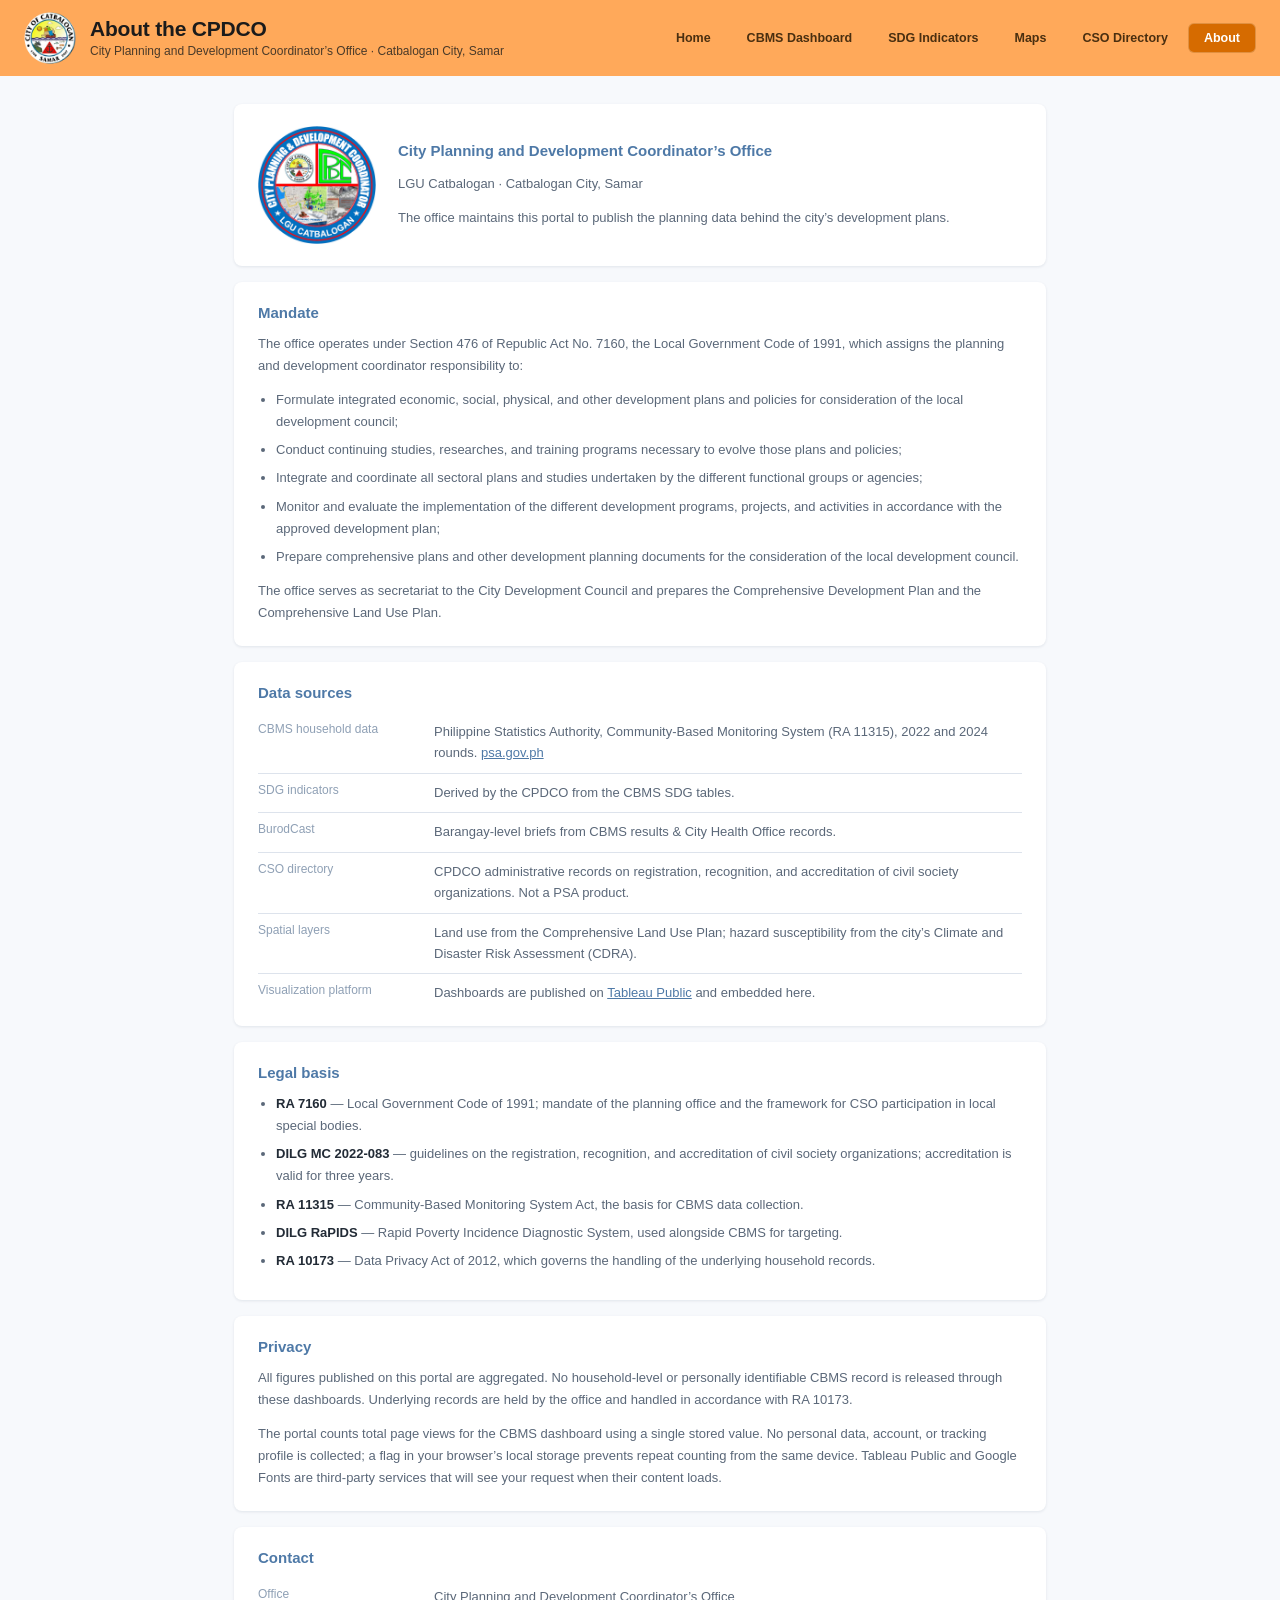
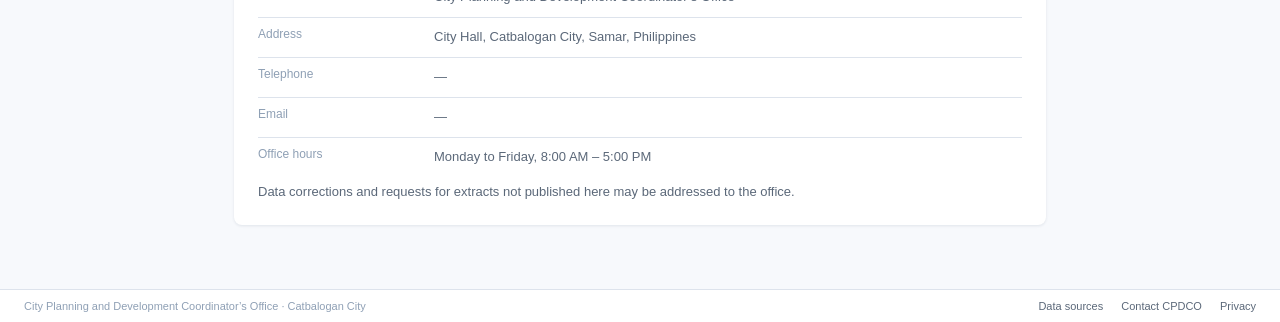
==== about.html @ 6cf45a78 "Reorder navigation and simplify the CSO source banner Put Maps ahead of the CSO Directory in the hea" ====
<!DOCTYPE html>
<html lang="en">
<head>
  <meta charset="UTF-8">
  <meta name="viewport" content="width=device-width, initial-scale=1.0">
  <title>About CPDCO — Catbalogan City Planning</title>
  <meta name="description" content="Mandate, contact details, and data sources of the City Planning and Development Coordinator's Office, Catbalogan City, Samar.">
  <link rel="icon" type="image/png" href="assets/img/favicon.png">
  <link rel="stylesheet" href="assets/css/style.css">
</head>
<body>
<div class="page-shell">

  <header class="site-head">
    <a class="head-brand" href="index.html">
      <img class="head-seal" src="assets/img/seal.png" width="52" height="52" alt="Catbalogan City seal">
      <div>
        <h1 class="head-title">About the CPDCO</h1>
        <p class="head-sub">City Planning and Development Coordinator&rsquo;s Office &middot; Catbalogan City, Samar</p>
      </div>
    </a>
    <nav class="head-nav">
      <a href="index.html"     class="nav-pill">Home</a>
      <a href="dashboard.html" class="nav-pill">CBMS Dashboard</a>
      <a href="sdg.html"       class="nav-pill">SDG Indicators</a>
      <a href="maps.html"      class="nav-pill">Maps</a>
      <a href="cso.html"       class="nav-pill">CSO Directory</a>
      <a href="about.html"     class="nav-pill">About</a>
    </nav>
  </header>

  <main class="content">
    <div class="card office-identity">
      <img class="office-logo" src="assets/img/cpdc-logo.jpg"
           alt="City Planning and Development Coordinator's Office logo">
      <div>
        <h2 class="office-name">City Planning and Development Coordinator&rsquo;s Office</h2>
        <p class="office-line">LGU Catbalogan &middot; Catbalogan City, Samar</p>
        <p class="office-lede">
          The office maintains this portal to publish the planning data behind the
          city&rsquo;s development plans.
        </p>
      </div>
    </div>

    <section class="card" id="mandate">
      <h2>Mandate</h2>
      <p>
        The office operates under Section 476 of Republic Act No. 7160, the Local Government
        Code of 1991, which assigns the planning and development coordinator responsibility to:
      </p>
      <ul>
        <li>Formulate integrated economic, social, physical, and other development plans and policies for consideration of the local development council;</li>
        <li>Conduct continuing studies, researches, and training programs necessary to evolve those plans and policies;</li>
        <li>Integrate and coordinate all sectoral plans and studies undertaken by the different functional groups or agencies;</li>
        <li>Monitor and evaluate the implementation of the different development programs, projects, and activities in accordance with the approved development plan;</li>
        <li>Prepare comprehensive plans and other development planning documents for the consideration of the local development council.</li>
      </ul>
      <p>
        The office serves as secretariat to the City Development Council and prepares the
        Comprehensive Development Plan and the Comprehensive Land Use Plan.
      </p>
    </section>

    <section class="card" id="sources">
      <h2>Data sources</h2>
      <dl class="data-rows">
        <div class="data-row">
          <dt>CBMS household data</dt>
          <dd>
            Philippine Statistics Authority, Community-Based Monitoring System
            (RA 11315), 2022 and 2024 rounds.
            <a href="https://psa.gov.ph/" target="_blank" rel="noopener">psa.gov.ph</a>
          </dd>
        </div>
        <div class="data-row">
          <dt>SDG indicators</dt>
          <dd>Derived by the CPDCO from the CBMS SDG tables.</dd>
        </div>
        <div class="data-row">
          <dt>BurodCast</dt>
          <dd>Barangay-level briefs from CBMS results & City Health Office records.</dd>
        </div>
        <div class="data-row">
          <dt>CSO directory</dt>
          <dd>
            CPDCO administrative records on registration, recognition, and accreditation of
            civil society organizations. Not a PSA product.
          </dd>
        </div>
        <div class="data-row">
          <dt>Spatial layers</dt>
          <dd>
            Land use from the Comprehensive Land Use Plan; hazard susceptibility from the
            city&rsquo;s Climate and Disaster Risk Assessment (CDRA).
          </dd>
        </div>
        <div class="data-row">
          <dt>Visualization platform</dt>
          <dd>
            Dashboards are published on
            <a href="https://public.tableau.com/" target="_blank" rel="noopener">Tableau Public</a>
            and embedded here.
          </dd>
        </div>
      </dl>
    </section>

    <section class="card" id="legal">
      <h2>Legal basis</h2>
      <ul>
        <li><strong>RA 7160</strong> &mdash; Local Government Code of 1991; mandate of the planning office and the framework for CSO participation in local special bodies.</li>
        <li><strong>DILG MC 2022-083</strong> &mdash; guidelines on the registration, recognition, and accreditation of civil society organizations; accreditation is valid for three years.</li>
        <li><strong>RA 11315</strong> &mdash; Community-Based Monitoring System Act, the basis for CBMS data collection.</li>
        <li><strong>DILG RaPIDS</strong> &mdash; Rapid Poverty Incidence Diagnostic System, used alongside CBMS for targeting.</li>
        <li><strong>RA 10173</strong> &mdash; Data Privacy Act of 2012, which governs the handling of the underlying household records.</li>
      </ul>
    </section>

    <section class="card" id="privacy">
      <h2>Privacy</h2>
      <p>
        All figures published on this portal are aggregated. No household-level or personally
        identifiable CBMS record is released through these dashboards. Underlying records are
        held by the office and handled in accordance with RA 10173.
      </p>
      <p>
        The portal counts total page views for the CBMS dashboard using a single stored value.
        No personal data, account, or tracking profile is collected; a flag in your browser&rsquo;s
        local storage prevents repeat counting from the same device. Tableau Public and Google
        Fonts are third-party services that will see your request when their content loads.
      </p>
    </section>

    <section class="card" id="contact">
      <h2>Contact</h2>
      <dl class="data-rows">
        <div class="data-row">
          <dt>Office</dt>
          <dd>City Planning and Development Coordinator&rsquo;s Office</dd>
        </div>
        <div class="data-row">
          <dt>Address</dt>
          <dd>City Hall, Catbalogan City, Samar, Philippines</dd>
        </div>
        <div class="data-row">
          <dt>Telephone</dt>
          <dd>&mdash;</dd>
        </div>
        <div class="data-row">
          <dt>Email</dt>
          <dd>&mdash;</dd>
        </div>
        <div class="data-row">
          <dt>Office hours</dt>
          <dd>Monday to Friday, 8:00 AM &ndash; 5:00 PM</dd>
        </div>
      </dl>
      <p style="margin-top:14px;">
        Data corrections and requests for extracts not published here may be addressed to the office.
      </p>
    </section>
  </main>

  <footer class="site-footer">
    <span class="footer-views">City Planning and Development Coordinator&rsquo;s Office &middot; Catbalogan City</span>
    <div class="footer-links">
      <a href="about.html#sources">Data sources</a>
      <a href="about.html#contact">Contact CPDCO</a>
      <a href="about.html#privacy">Privacy</a>
    </div>
  </footer>

</div>
<script src="assets/js/main.js"></script>
</body>
</html>
---- assets/css/style.css ----
/* ==========================================================================
   Catbalogan City Planning Data Portal
   Visual language matched to the CBMS Tableau dashboards:
   orange header band, pill navigation, Tableau 10 accents,
   white rounded cards on a light blue-grey panel.
   ========================================================================== */

:root {
  /* Dashboard header */
  --head-orange:    #ffa95a;   /* header band */
  --pill:           #d66b00;   /* nav pill, other pages */
  --pill-hover:     #bf5f00;
  --pill-current:   #fbe3c8;   /* nav pill, current page */

  /* Navigation, inside the header band */
  --nav-text:       #4a2f10;   /* item text at rest */
  --nav-hover:      #e07f1f;   /* hover fill */
  --nav-active:     #d66b00;   /* current page fill */

  /* Tableau 10 accents — same series colors the dashboards use */
  --tab-blue:       #4e79a7;
  --tab-orange:     #f28e2b;
  --tab-red:        #e15759;
  --tab-teal:       #76b7b2;
  --tab-green:      #59a14f;
  --tab-yellow:     #edc948;
  --tab-purple:     #b07aa1;
  --tab-blue-pale:  #c4e1f6;
  --tab-orange-pale:#fdcf87;

  /* Surfaces */
  --bg:             #f7f9fc;   /* page background */
  --panel:          #eceff5;   /* panel behind card groups */
  --surface:        #ffffff;   /* cards */
  --border:         #dde3ec;

  /* Text */
  --text:           #222b36;
  --text-muted:     #5b6879;
  --text-dim:       #8fa0b5;

  /* Status */
  --stat-good:      #59a14f;
  --stat-warn:      #ff5500;

  --radius:         8px;
  --shadow:         0 1px 3px rgba(30, 50, 80, .10);
  --space:          8px;
}

/* --------------------------------------------------------------------------
   Base
   -------------------------------------------------------------------------- */

*, *::before, *::after { box-sizing: border-box; }

body {
  font-family: 'Segoe UI', 'Segoe UI Variable', Tahoma, Geneva, Verdana, sans-serif;
  font-size: 14px;
  color: var(--text);
  background: var(--bg);
  margin: 0;
  -webkit-font-smoothing: antialiased;
}

code, .mono { font-family: 'Cascadia Code', Consolas, monospace; font-size: 12px; }

.page-shell {
  display: flex;
  flex-direction: column;
  min-height: 100vh;
  min-height: 100dvh;   /* discounts mobile browser chrome */
}

/* Embed pages lock the viewport so the iframe owns exactly the remaining
   height. Tableau scrolls inside the frame at every screen size — letting the
   page grow instead leaves dead space under short phone layouts. */
.page-shell.embed {
  height: 100vh;
  height: 100dvh;
  min-height: 0;
  overflow: hidden;
}

/* --------------------------------------------------------------------------
   Header band — mirrors the dashboard header
   -------------------------------------------------------------------------- */

.site-head {
  background: var(--head-orange);
  display: flex;
  align-items: center;
  gap: 16px;
  padding: 12px 24px;
  flex-shrink: 0;
}
.head-brand {
  display: flex;
  align-items: center;
  gap: 14px;
  text-decoration: none;
  color: inherit;
  min-width: 0;
}
.head-seal { width: 52px; height: 52px; flex-shrink: 0; display: block; }
.head-title {
  font-size: 21px;
  font-weight: 700;
  color: #1b1b1b;
  margin: 0;
  line-height: 1.2;
  letter-spacing: -.2px;
}
.head-sub {
  font-size: 12px;
  color: #4a3a29;
  margin: 3px 0 0;
  line-height: 1.3;
}

/* --------------------------------------------------------------------------
   Navigation — right side of the header band
   -------------------------------------------------------------------------- */

.head-nav {
  display: flex;
  align-items: center;
  gap: 4px;
  margin-left: auto;
  flex-wrap: wrap;
  justify-content: flex-end;
}
.nav-pill {
  font-size: 12.5px;
  font-weight: 600;
  color: var(--nav-text);
  background: transparent;
  border: 1px solid transparent;
  padding: 7px 15px;
  border-radius: 6px;
  text-decoration: none;
  white-space: nowrap;
  transition: background .12s, color .12s;
}
.nav-pill:hover {
  background: var(--nav-hover);
  color: #fff;
}
.nav-pill.active,
.nav-pill.active:hover {
  background: var(--nav-active);
  border-color: rgba(255, 255, 255, .25);
  color: #fff;
}

/* --------------------------------------------------------------------------
   Panel + section headings
   -------------------------------------------------------------------------- */

.panel {
  background: var(--panel);
  padding: 20px 24px 28px;
  flex: 1;
}
.section-title {
  font-size: 18px;
  font-weight: 700;
  color: var(--tab-orange);
  margin: 0 0 4px;
}
.section-sub {
  font-size: 12px;
  color: var(--text-muted);
  margin: 0 0 18px;
  max-width: 640px;
  line-height: 1.5;
}

/* --------------------------------------------------------------------------
   Module cards — white, rounded, soft shadow, colored left rule
   -------------------------------------------------------------------------- */

.module-grid {
  display: grid;
  grid-template-columns: repeat(3, 1fr);
  gap: 16px;
}
.module-card {
  background: var(--surface);
  border-radius: var(--radius);
  border-left: 5px solid var(--border);
  box-shadow: var(--shadow);
  padding: 18px 20px;
  text-decoration: none;
  color: var(--text);
  display: flex;
  flex-direction: column;
  gap: 6px;
  transition: box-shadow .12s, transform .12s;
}
.module-card:hover {
  box-shadow: 0 3px 10px rgba(30, 50, 80, .16);
  transform: translateY(-1px);
}
.module-title  { font-size: 15px; font-weight: 600; color: var(--tab-blue); }
.module-desc   { font-size: 12px; color: var(--text-muted); line-height: 1.55; flex: 1; }
.module-footer { display: flex; align-items: center; justify-content: space-between;
                 gap: 12px; margin-top: 10px; }
.module-tag    { font-size: 10px; background: var(--bg); border: 1px solid var(--border);
                 border-radius: 4px; padding: 3px 8px; color: var(--text-dim); }
.module-open   { font-size: 12px; font-weight: 600; color: var(--tab-orange); white-space: nowrap; }

/* --------------------------------------------------------------------------
   Home embed — fixed-height viz panel above the module grid
   -------------------------------------------------------------------------- */

.home-viz {
  height: 620px;
  background: var(--panel);
  border-bottom: 1px solid var(--border);
  flex-shrink: 0;
}
.home-viz #vizContainer { height: 100%; }

/* --------------------------------------------------------------------------
   View switcher — picks a view within one workbook
   -------------------------------------------------------------------------- */

.view-switch {
  background: var(--surface);
  border-bottom: 1px solid var(--border);
  display: flex;
  align-items: center;
  gap: 8px;
  padding: 8px 24px;
  flex-shrink: 0;
}
.view-tab {
  font-size: 12px;
  font-weight: 500;
  color: var(--text-muted);
  text-decoration: none;
  padding: 5px 14px;
  border-radius: 4px;
  border: 1px solid var(--border);
  white-space: nowrap;
}
.view-tab:hover { color: var(--tab-blue); border-color: var(--tab-blue-pale); }
.view-tab.active,
.view-tab.active:hover {
  background: var(--tab-blue);
  border-color: var(--tab-blue);
  color: #fff;
}
.view-note {
  font-size: 11px;
  color: var(--text-dim);
  margin-left: 8px;
  line-height: 1.4;
}

/* --------------------------------------------------------------------------
   Office identity block (about)
   -------------------------------------------------------------------------- */

.office-identity { display: flex; align-items: center; gap: 22px; }
.office-logo {
  width: 118px;
  height: 118px;
  flex-shrink: 0;
  object-fit: contain;
}
.office-name {
  font-size: 16px;
  font-weight: 600;
  color: var(--tab-blue);
  margin: 0 0 3px;
  line-height: 1.3;
}
.office-line { font-size: 12px; color: var(--text-dim); margin: 0 0 10px; }
.office-lede { font-size: 13px; color: var(--text-muted); line-height: 1.6; margin: 0; }

/* --------------------------------------------------------------------------
   Source disclaimer banner
   -------------------------------------------------------------------------- */

.source-banner {
  background: #fff4e3;
  border-bottom: 1px solid var(--tab-orange-pale);
  padding: 8px 24px;
  font-size: 11.5px;
  color: #7a4f00;
  flex-shrink: 0;
}

/* --------------------------------------------------------------------------
   Viz container
   -------------------------------------------------------------------------- */

#vizContainer { flex: 1; min-height: 0; background: var(--panel); }

/* --------------------------------------------------------------------------
   Content pages
   -------------------------------------------------------------------------- */

.content { flex: 1; width: 100%; max-width: 860px; margin: 0 auto; padding: 28px 24px 48px; }

.card {
  background: var(--surface);
  border-radius: var(--radius);
  box-shadow: var(--shadow);
  padding: 22px 24px;
  margin-bottom: 16px;
}
.card h2 {
  font-size: 15px;
  font-weight: 600;
  color: var(--tab-blue);
  margin: 0 0 12px;
}
.content h1 { font-size: 20px; font-weight: 700; color: var(--tab-orange); margin: 0 0 6px; }
.content .lede { font-size: 13px; color: var(--text-muted); line-height: 1.6; margin: 0 0 20px; max-width: 640px; }
.content p, .content li { font-size: 13px; line-height: 1.7; color: var(--text-muted); }
.content p { margin: 0 0 12px; }
.content p:last-child, .content ul:last-child { margin-bottom: 0; }
.content ul { margin: 0 0 12px; padding-left: 18px; }
.content li { margin-bottom: 6px; }
.content a { color: var(--tab-blue); }
.content a:hover { color: var(--tab-orange); }
.content strong { color: var(--text); font-weight: 600; }

.data-rows { margin: 0; }
.data-row {
  display: flex;
  gap: 16px;
  padding: 9px 0;
  border-bottom: 1px solid var(--border);
  font-size: 13px;
}
.data-row:last-child { border-bottom: none; padding-bottom: 0; }
.data-row dt { flex: 0 0 160px; color: var(--text-dim); font-size: 12px; }
.data-row dd { margin: 0; color: var(--text-muted); line-height: 1.6; }

.layer-item {
  display: flex;
  align-items: center;
  justify-content: space-between;
  gap: 16px;
  padding: 12px 0;
  border-bottom: 1px solid var(--border);
}
.layer-item:last-child { border-bottom: none; padding-bottom: 0; }
.layer-title { font-size: 13px; font-weight: 600; color: var(--text); }
.layer-desc  { font-size: 12px; color: var(--text-muted); margin-top: 2px; }
.status-tag {
  font-size: 10px;
  border-radius: 4px;
  padding: 3px 8px;
  white-space: nowrap;
  background: #eaf3ea;
  color: var(--stat-good);
  border: 1px solid #c6e0c3;
}

/* --------------------------------------------------------------------------
   Footer
   -------------------------------------------------------------------------- */

.site-footer {
  background: var(--surface);
  border-top: 1px solid var(--border);
  padding: 10px 24px;
  display: flex;
  align-items: center;
  justify-content: space-between;
  gap: 16px;
  flex-shrink: 0;
}
.footer-views { font-size: 11px; color: var(--text-dim); }
.footer-links { display: flex; gap: 18px; }
.footer-links a { font-size: 11px; color: var(--text-muted); text-decoration: none; }
.footer-links a:hover { color: var(--tab-orange); }

/* --------------------------------------------------------------------------
   Responsive
   -------------------------------------------------------------------------- */

@media (max-width: 980px) {
  .module-grid { grid-template-columns: repeat(2, 1fr); }
  .site-head { flex-wrap: wrap; }
  .head-nav { margin-left: 0; width: 100%; justify-content: flex-start; }
}

@media (max-width: 640px) {
  .site-head    { padding: 10px 16px; gap: 12px; }
  .head-seal    { width: 42px; height: 42px; }
  .head-title   { font-size: 17px; }
  .head-sub     { font-size: 11px; }
  .head-nav     { gap: 3px; }
  .nav-pill     { font-size: 12px; padding: 6px 11px; }

  .panel        { padding: 16px; }
  .module-grid  { grid-template-columns: 1fr; }
  .home-viz     { height: 78vh; height: 78dvh; }

  .view-switch  { flex-wrap: wrap; padding: 8px 16px; }
  .view-note    { margin-left: 0; flex-basis: 100%; }

  .office-identity { flex-direction: column; align-items: flex-start; gap: 14px; }
  .office-logo     { width: 92px; height: 92px; }
  .content      { padding: 20px 16px 40px; }
  .card         { padding: 18px 16px; }
  .source-banner{ padding: 8px 16px; }

  .site-footer  { flex-direction: column; align-items: flex-start; gap: 8px; }
  .footer-links { flex-wrap: wrap; gap: 14px; }

  .data-row     { flex-direction: column; gap: 2px; }
  .data-row dt  { flex: none; }
}
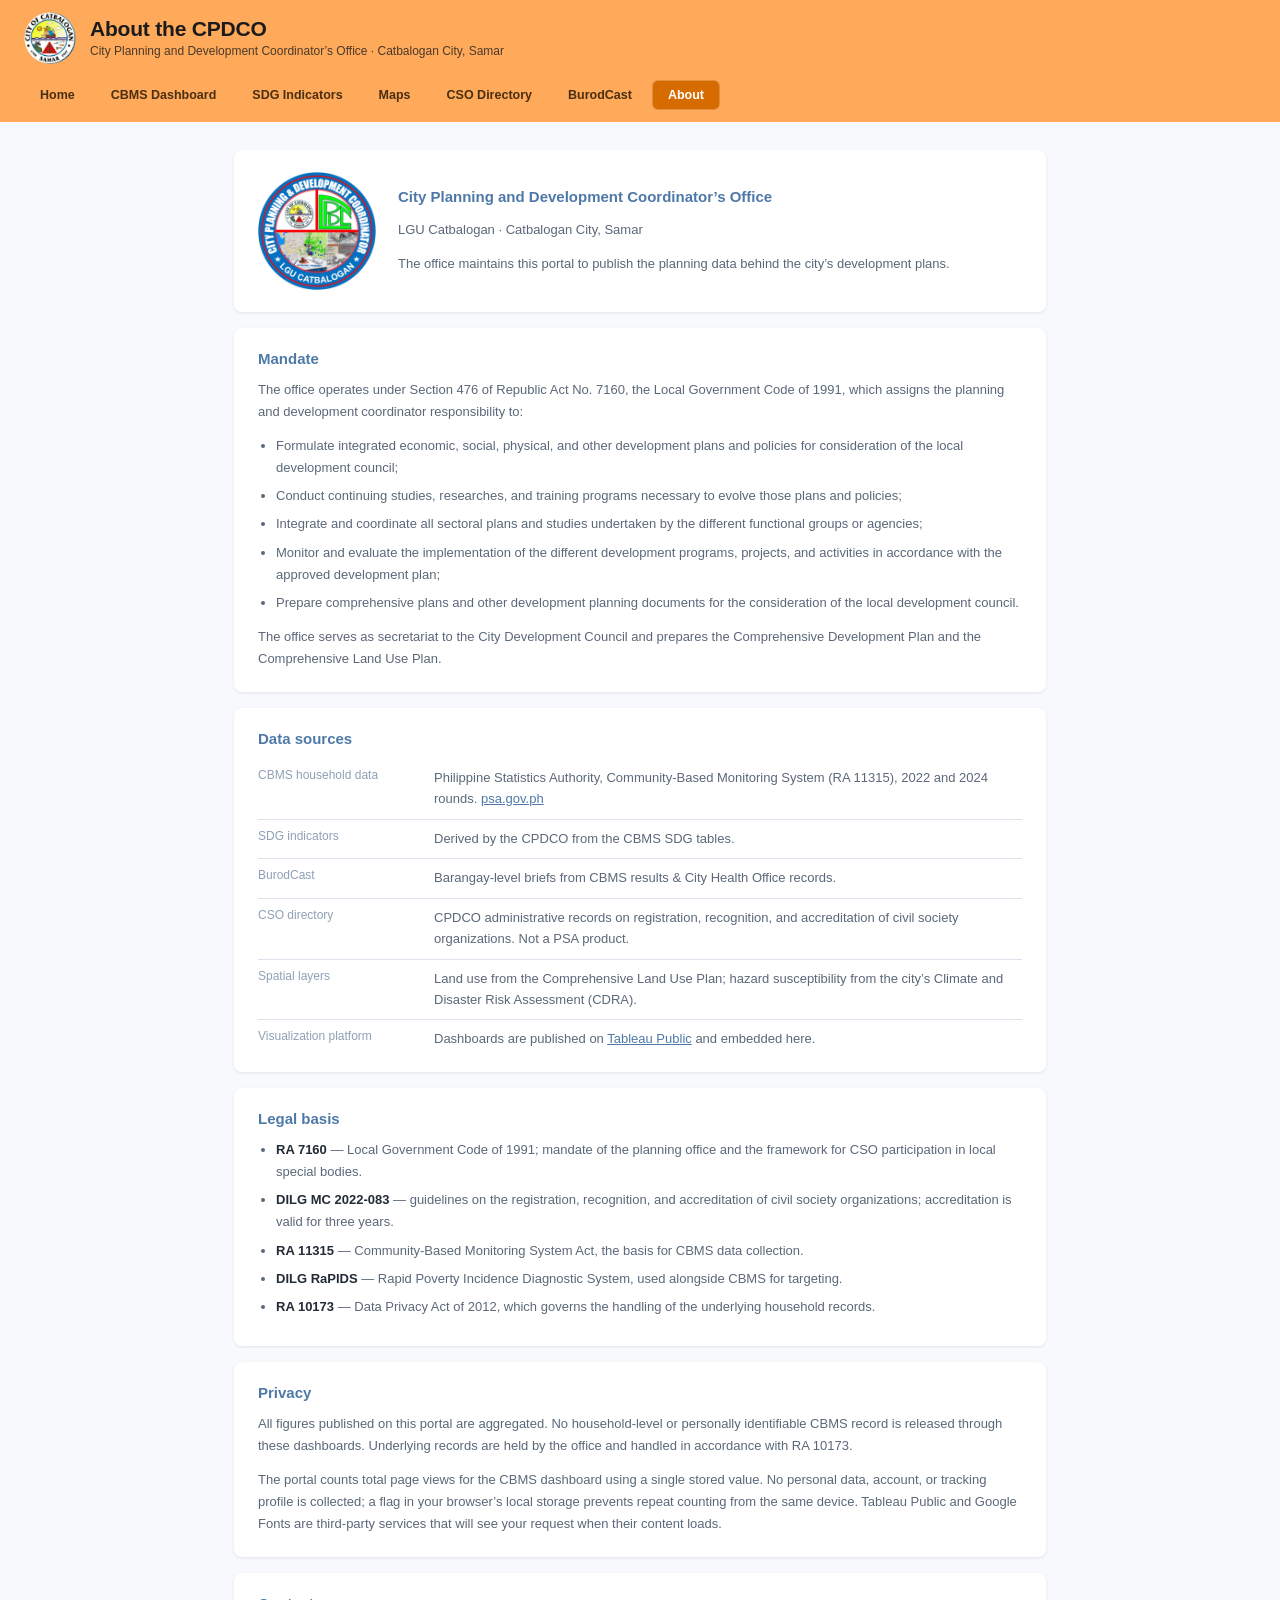
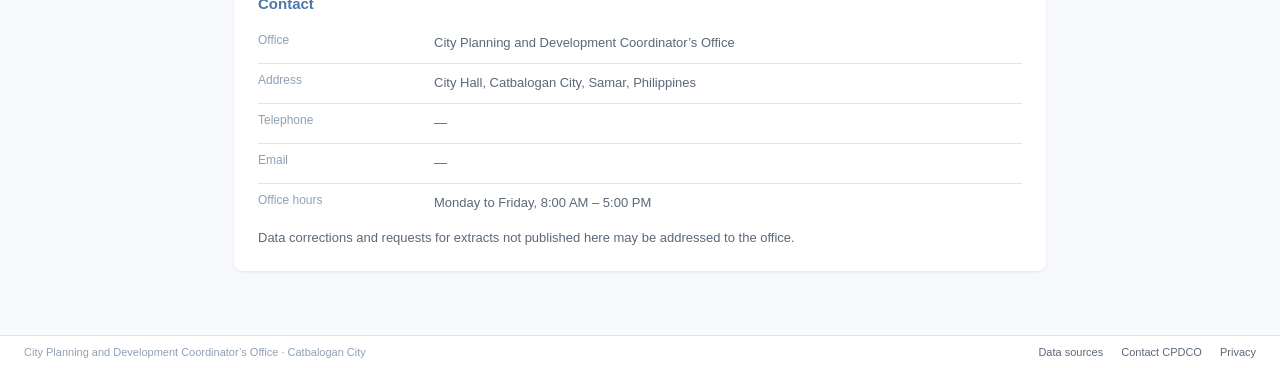
==== commit 0801b404: "Add BurodCast to the header navigation BurodCast is a view of the CBMS workbook rather than its own " ====
--- a/about.html
+++ b/about.html
@@ -25,6 +25,7 @@
       <a href="sdg.html"       class="nav-pill">SDG Indicators</a>
       <a href="maps.html"      class="nav-pill">Maps</a>
       <a href="cso.html"       class="nav-pill">CSO Directory</a>
+      <a href="dashboard.html?view=BurodCast" class="nav-pill">BurodCast</a>
       <a href="about.html"     class="nav-pill">About</a>
     </nav>
   </header>
--- a/assets/css/style.css
+++ b/assets/css/style.css
@@ -385,10 +385,15 @@
    Responsive
    -------------------------------------------------------------------------- */
 
+/* Below this the nav always takes its own full-width row, so it lays out the
+   same on every page regardless of how wide that page's title is. */
+@media (max-width: 1280px) {
+  .site-head { flex-wrap: wrap; }
+  .head-nav { margin-left: 0; width: 100%; justify-content: flex-start; }
+}
+
 @media (max-width: 980px) {
   .module-grid { grid-template-columns: repeat(2, 1fr); }
-  .site-head { flex-wrap: wrap; }
-  .head-nav { margin-left: 0; width: 100%; justify-content: flex-start; }
 }
 
 @media (max-width: 640px) {
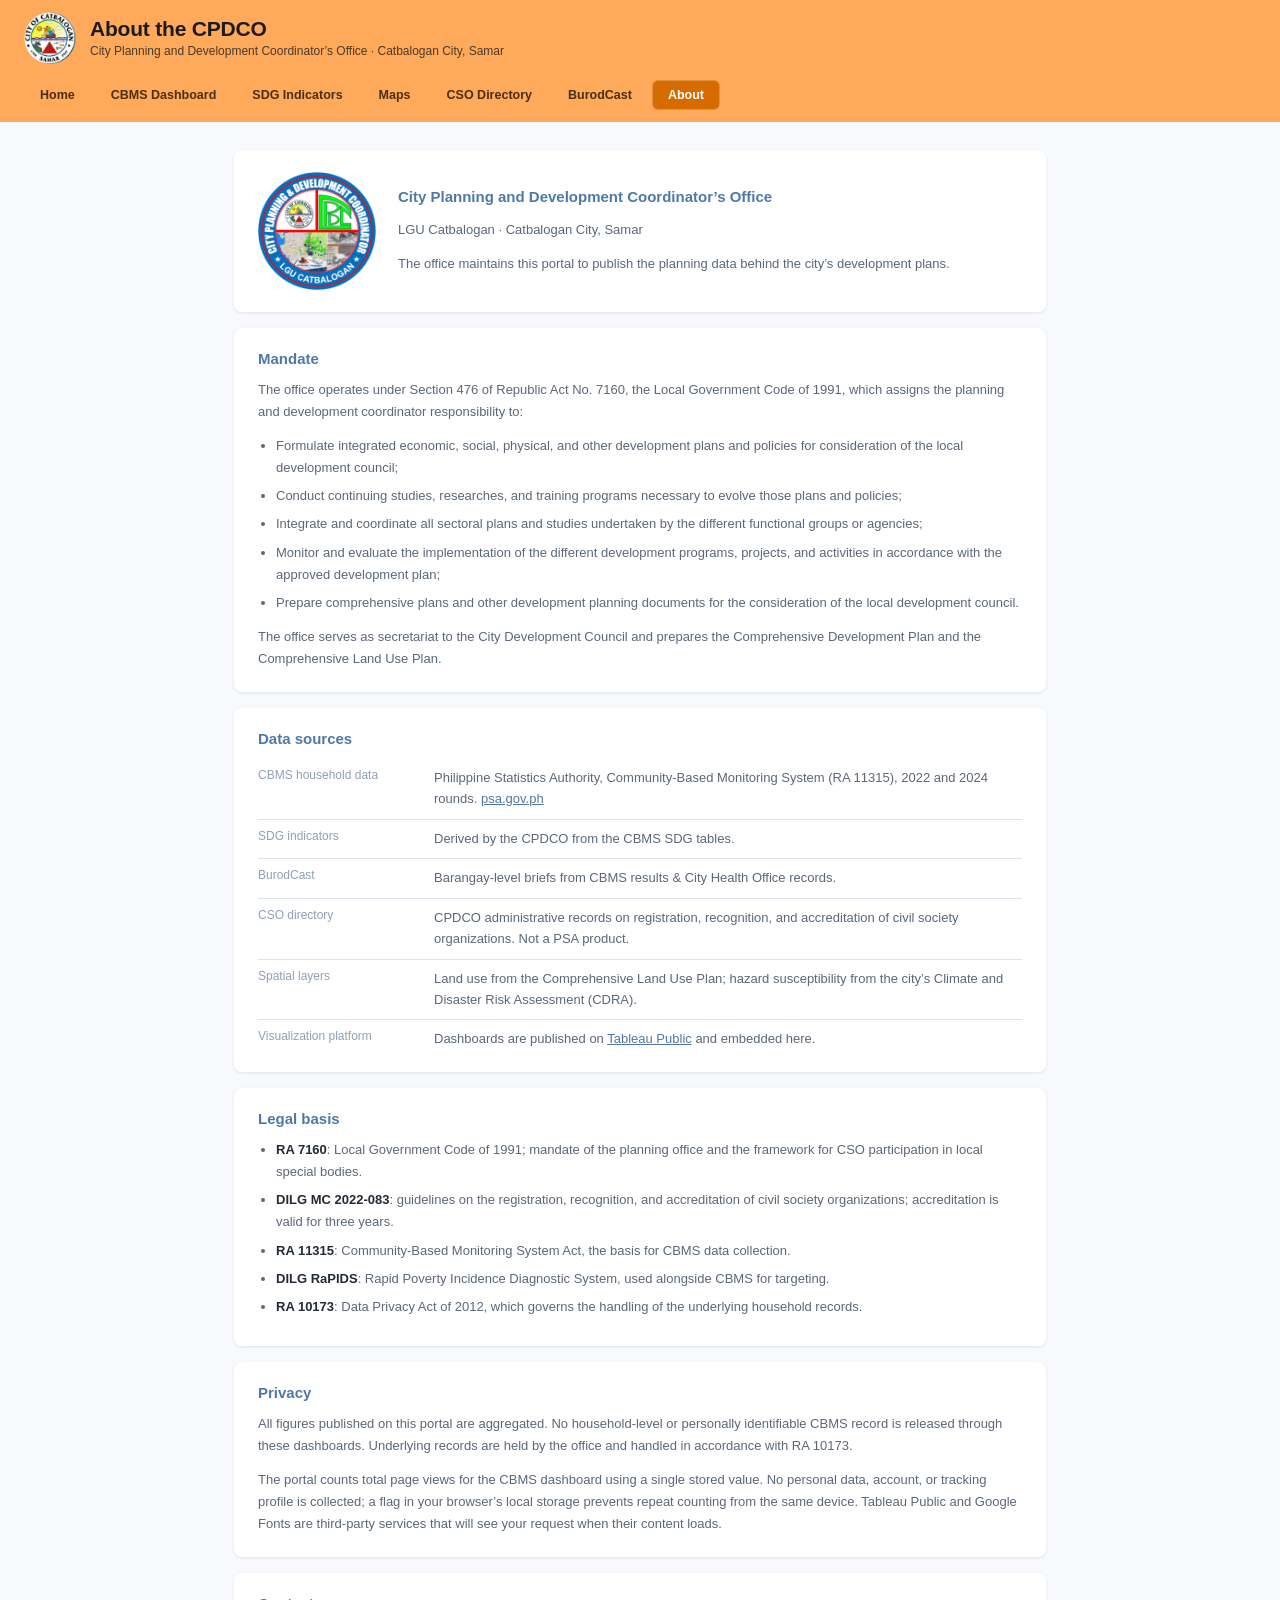
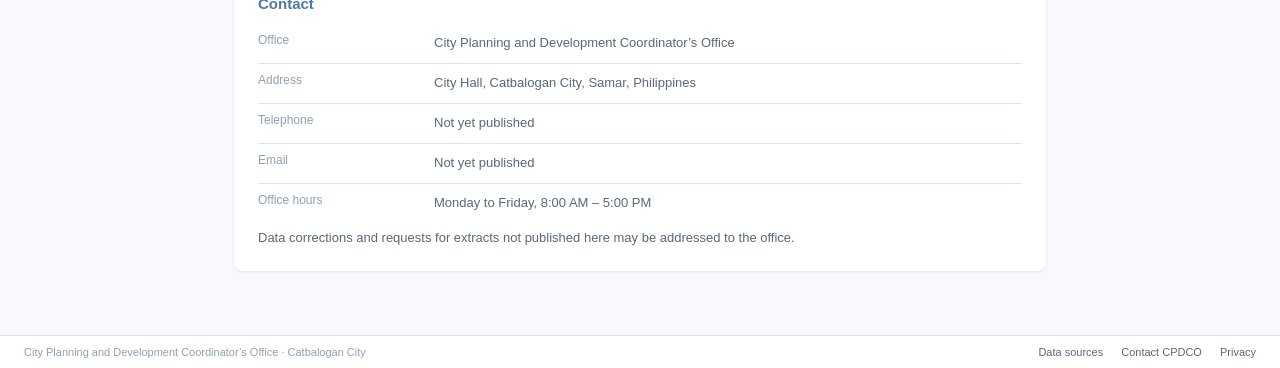
==== commit 59794f31: "Replace em dashes in page text with plainer punctuation Browser tab titles now separate with a middl" ====
--- a/about.html
+++ b/about.html
@@ -3,7 +3,7 @@
 <head>
   <meta charset="UTF-8">
   <meta name="viewport" content="width=device-width, initial-scale=1.0">
-  <title>About CPDCO — Catbalogan City Planning</title>
+  <title>About CPDCO &middot; Catbalogan City Planning</title>
   <meta name="description" content="Mandate, contact details, and data sources of the City Planning and Development Coordinator's Office, Catbalogan City, Samar.">
   <link rel="icon" type="image/png" href="assets/img/favicon.png">
   <link rel="stylesheet" href="assets/css/style.css">
@@ -25,7 +25,7 @@
       <a href="sdg.html"       class="nav-pill">SDG Indicators</a>
       <a href="maps.html"      class="nav-pill">Maps</a>
       <a href="cso.html"       class="nav-pill">CSO Directory</a>
-      <a href="dashboard.html?view=BurodCast" class="nav-pill">BurodCast</a>
+      <a href="burodcast.html" class="nav-pill">BurodCast</a>
       <a href="about.html"     class="nav-pill">About</a>
     </nav>
   </header>
@@ -110,11 +110,11 @@
     <section class="card" id="legal">
       <h2>Legal basis</h2>
       <ul>
-        <li><strong>RA 7160</strong> &mdash; Local Government Code of 1991; mandate of the planning office and the framework for CSO participation in local special bodies.</li>
-        <li><strong>DILG MC 2022-083</strong> &mdash; guidelines on the registration, recognition, and accreditation of civil society organizations; accreditation is valid for three years.</li>
-        <li><strong>RA 11315</strong> &mdash; Community-Based Monitoring System Act, the basis for CBMS data collection.</li>
-        <li><strong>DILG RaPIDS</strong> &mdash; Rapid Poverty Incidence Diagnostic System, used alongside CBMS for targeting.</li>
-        <li><strong>RA 10173</strong> &mdash; Data Privacy Act of 2012, which governs the handling of the underlying household records.</li>
+        <li><strong>RA 7160</strong>: Local Government Code of 1991; mandate of the planning office and the framework for CSO participation in local special bodies.</li>
+        <li><strong>DILG MC 2022-083</strong>: guidelines on the registration, recognition, and accreditation of civil society organizations; accreditation is valid for three years.</li>
+        <li><strong>RA 11315</strong>: Community-Based Monitoring System Act, the basis for CBMS data collection.</li>
+        <li><strong>DILG RaPIDS</strong>: Rapid Poverty Incidence Diagnostic System, used alongside CBMS for targeting.</li>
+        <li><strong>RA 10173</strong>: Data Privacy Act of 2012, which governs the handling of the underlying household records.</li>
       </ul>
     </section>
 
@@ -146,11 +146,11 @@
         </div>
         <div class="data-row">
           <dt>Telephone</dt>
-          <dd>&mdash;</dd>
+          <dd>Not yet published</dd>
         </div>
         <div class="data-row">
           <dt>Email</dt>
-          <dd>&mdash;</dd>
+          <dd>Not yet published</dd>
         </div>
         <div class="data-row">
           <dt>Office hours</dt>
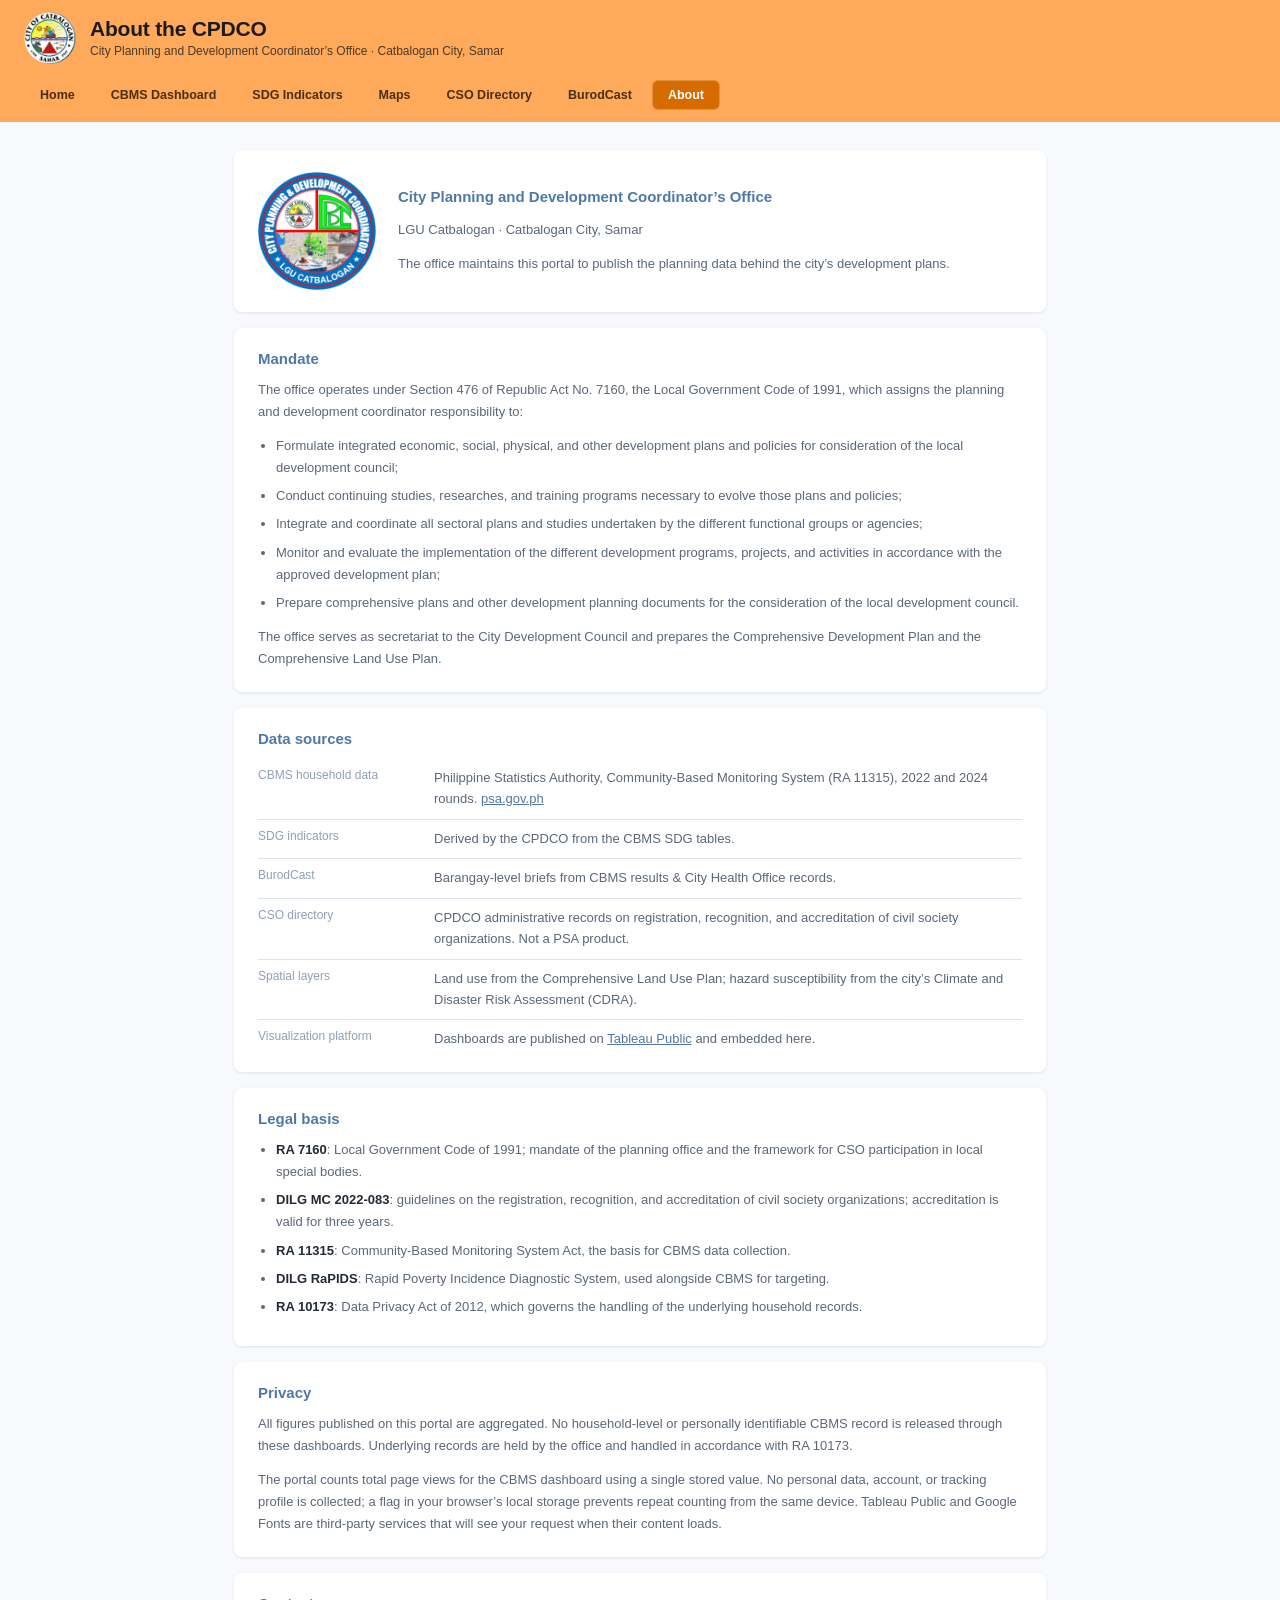
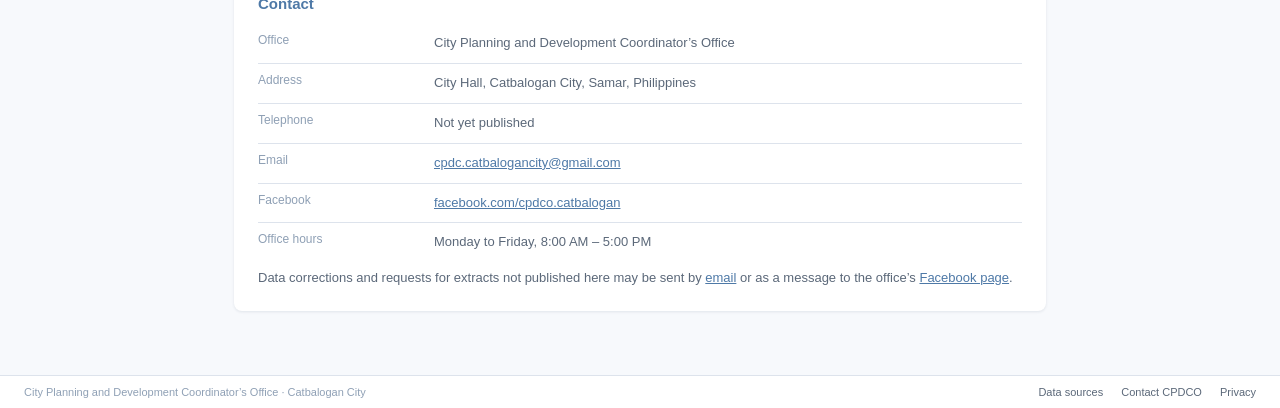
==== commit 3faff632: "Add the office email and Facebook page to Contact Data requests go by email or as a message to the o" ====
--- a/about.html
+++ b/about.html
@@ -150,7 +150,14 @@
         </div>
         <div class="data-row">
           <dt>Email</dt>
-          <dd>Not yet published</dd>
+          <dd><a href="mailto:cpdc.catbalogancity@gmail.com">cpdc.catbalogancity@gmail.com</a></dd>
+        </div>
+        <div class="data-row">
+          <dt>Facebook</dt>
+          <dd>
+            <a href="https://www.facebook.com/cpdco.catbalogan" target="_blank" rel="noopener">
+              facebook.com/cpdco.catbalogan</a>
+          </dd>
         </div>
         <div class="data-row">
           <dt>Office hours</dt>
@@ -158,7 +165,10 @@
         </div>
       </dl>
       <p style="margin-top:14px;">
-        Data corrections and requests for extracts not published here may be addressed to the office.
+        Data corrections and requests for extracts not published here may be sent by
+        <a href="mailto:cpdc.catbalogancity@gmail.com">email</a> or as a message to the
+        office&rsquo;s <a href="https://www.facebook.com/cpdco.catbalogan" target="_blank" rel="noopener">Facebook
+        page</a>.
       </p>
     </section>
   </main>
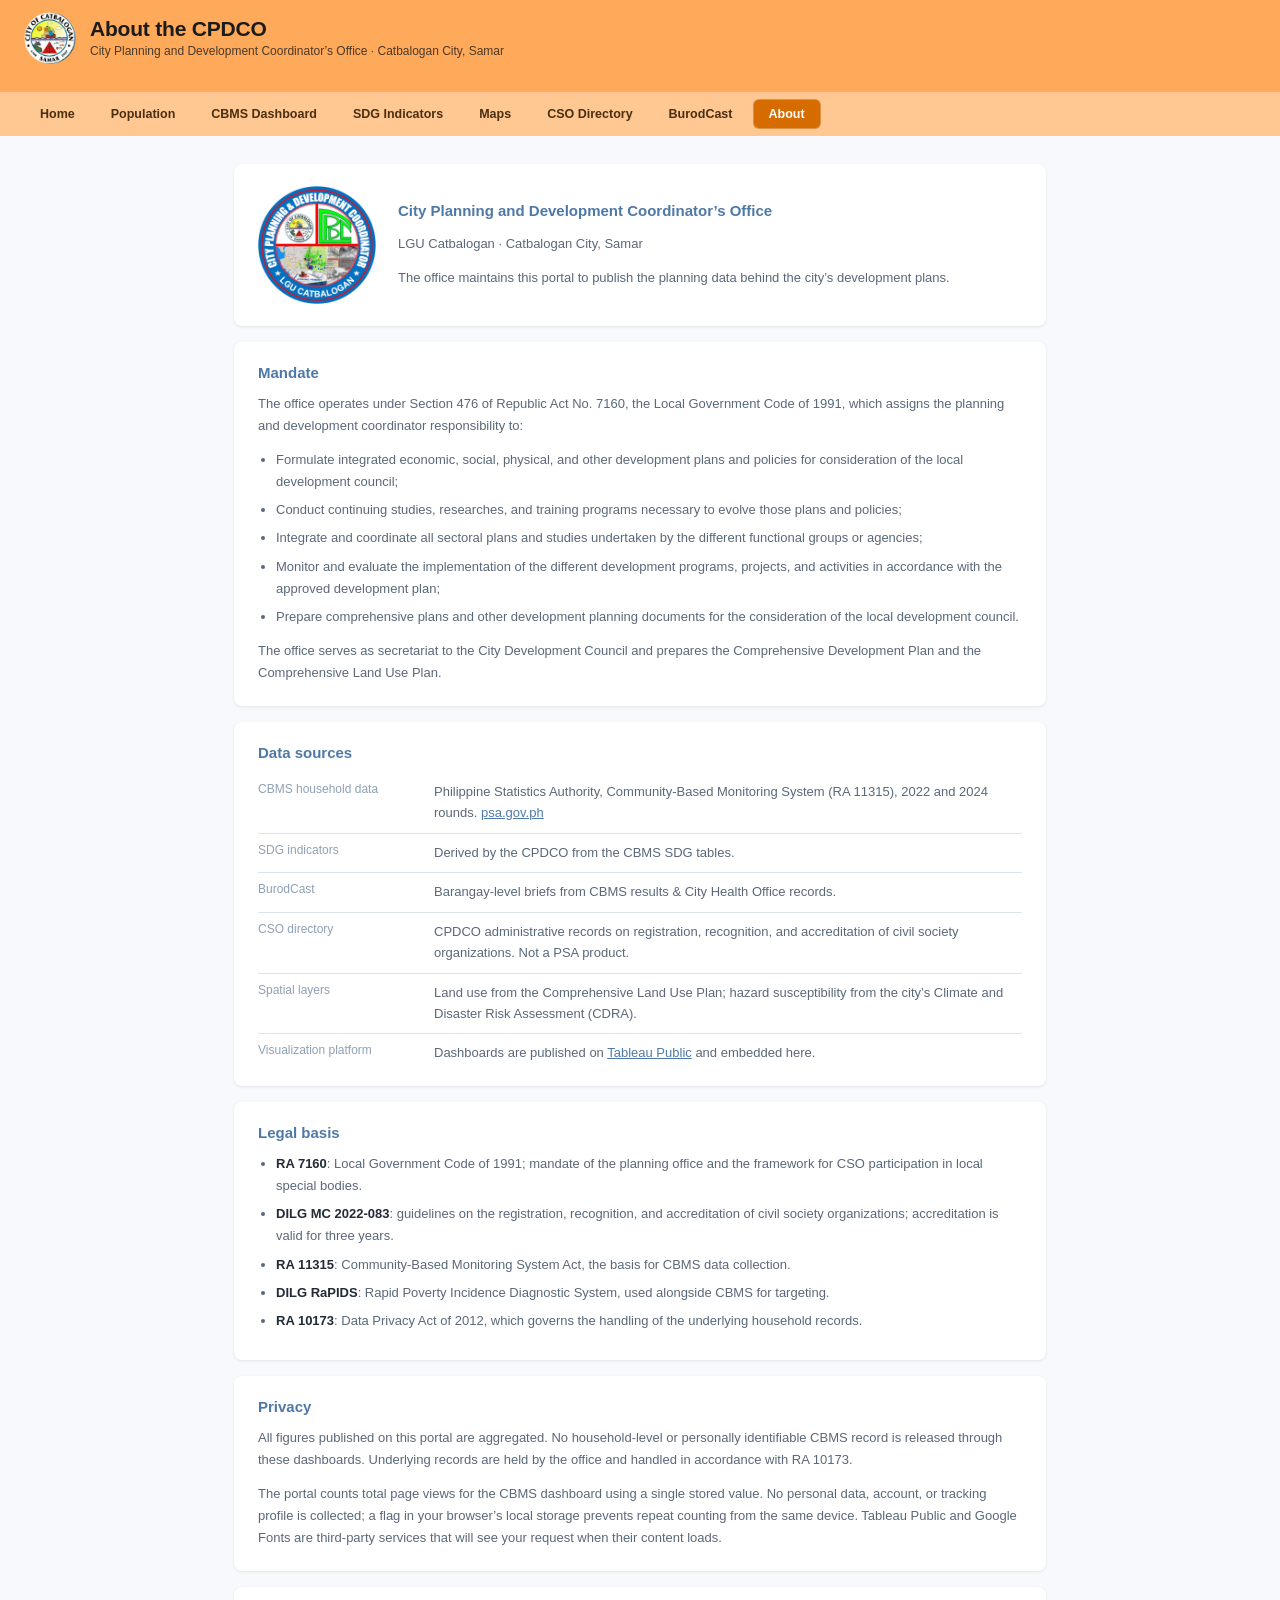
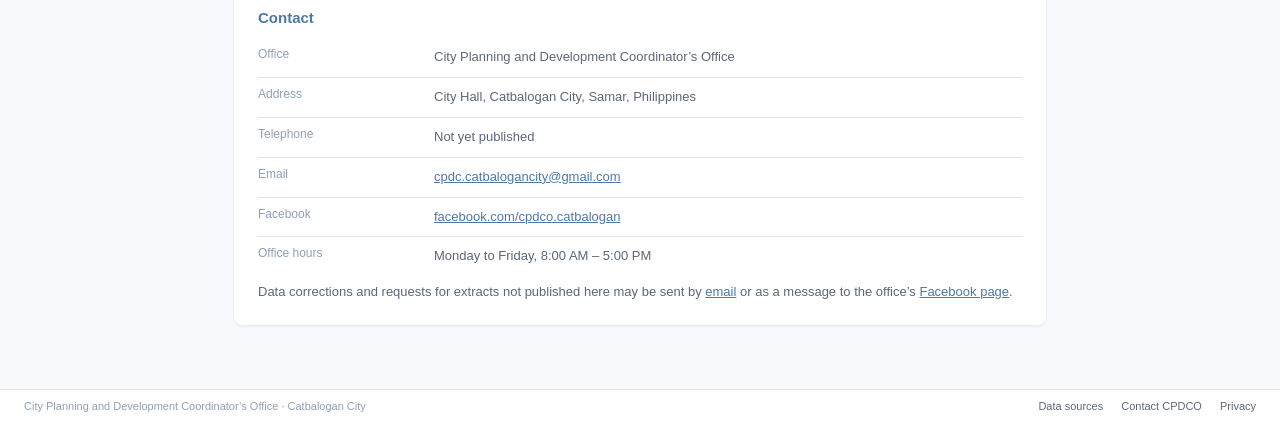
==== commit da8f8fcc: "Give Population its own page and rebuild the landing page Population moves out of the landing page i" ====
--- a/about.html
+++ b/about.html
@@ -21,6 +21,7 @@
     </a>
     <nav class="head-nav">
       <a href="index.html"     class="nav-pill">Home</a>
+      <a href="population.html" class="nav-pill">Population</a>
       <a href="dashboard.html" class="nav-pill">CBMS Dashboard</a>
       <a href="sdg.html"       class="nav-pill">SDG Indicators</a>
       <a href="maps.html"      class="nav-pill">Maps</a>
--- a/assets/css/style.css
+++ b/assets/css/style.css
@@ -89,9 +89,10 @@
 .site-head {
   background: var(--head-orange);
   display: flex;
+  flex-wrap: wrap;
   align-items: center;
   gap: 16px;
-  padding: 12px 24px;
+  padding: 12px 24px 0;
   flex-shrink: 0;
 }
 .head-brand {
@@ -122,13 +123,18 @@
    Navigation — right side of the header band
    -------------------------------------------------------------------------- */
 
+/* Its own lighter band, full-bleed across the foot of the header, so the
+   navigation reads as a distinct strip rather than floating on the brand
+   colour. Always a full row, so it lays out identically on every page. */
 .head-nav {
   display: flex;
   align-items: center;
   gap: 4px;
-  margin-left: auto;
   flex-wrap: wrap;
-  justify-content: flex-end;
+  width: calc(100% + 48px);
+  margin: 12px -24px 0;
+  padding: 7px 24px;
+  background: rgba(255, 255, 255, .34);
 }
 .nav-pill {
   font-size: 12.5px;
@@ -154,6 +160,68 @@
 }
 
 /* --------------------------------------------------------------------------
+   Hero — landing page only
+   -------------------------------------------------------------------------- */
+
+.hero {
+  position: relative;
+  overflow: hidden;
+  background: linear-gradient(115deg, #ffb87d 0%, #ff9f47 52%, #f2822a 100%);
+  padding: 60px 24px 66px;
+  flex-shrink: 0;
+}
+.hero-mark {
+  position: absolute;
+  right: -70px;
+  top: 50%;
+  transform: translateY(-50%);
+  width: 460px;
+  max-width: 46%;
+  opacity: .17;
+  pointer-events: none;
+  user-select: none;
+}
+.hero-inner { position: relative; max-width: 1400px; margin: 0 auto; }
+.hero-title {
+  font-size: 38px;
+  font-weight: 700;
+  color: #fff;
+  line-height: 1.15;
+  letter-spacing: -.5px;
+  margin: 0 0 16px;
+  max-width: 15ch;
+}
+.hero-desc {
+  font-size: 15px;
+  line-height: 1.7;
+  color: rgba(255, 255, 255, .94);
+  max-width: 620px;
+  margin: 0 0 28px;
+}
+.hero-actions { display: flex; flex-wrap: wrap; gap: 12px; }
+.btn {
+  font-size: 14px;
+  font-weight: 600;
+  padding: 12px 26px;
+  border-radius: 6px;
+  text-decoration: none;
+  white-space: nowrap;
+  transition: background .12s, color .12s;
+}
+.btn-primary {
+  background: #fff;
+  color: #b3560a;
+  border: 1px solid #fff;
+}
+.btn-primary:hover { background: #fff4e8; }
+.btn-ghost {
+  background: transparent;
+  color: #fff;
+  border: 1px solid rgba(255, 255, 255, .75);
+}
+.btn-ghost:hover { background: rgba(255, 255, 255, .18); }
+
+/* --------------------------------------------------------------------------
    Panel + section headings
    -------------------------------------------------------------------------- */
 
@@ -209,18 +277,6 @@
 .module-tag    { font-size: 10px; background: var(--bg); border: 1px solid var(--border);
                  border-radius: 4px; padding: 3px 8px; color: var(--text-dim); }
 .module-open   { font-size: 12px; font-weight: 600; color: var(--tab-orange); white-space: nowrap; }
-
-/* --------------------------------------------------------------------------
-   Home embed — fixed-height viz panel above the module grid
-   -------------------------------------------------------------------------- */
-
-.home-viz {
-  height: 620px;
-  background: var(--panel);
-  border-bottom: 1px solid var(--border);
-  flex-shrink: 0;
-}
-.home-viz #vizContainer { height: 100%; }
 
 /* --------------------------------------------------------------------------
    View switcher — picks a view within one workbook
@@ -385,28 +441,26 @@
    Responsive
    -------------------------------------------------------------------------- */
 
-/* Below this the nav always takes its own full-width row, so it lays out the
-   same on every page regardless of how wide that page's title is. */
-@media (max-width: 1280px) {
-  .site-head { flex-wrap: wrap; }
-  .head-nav { margin-left: 0; width: 100%; justify-content: flex-start; }
-}
-
 @media (max-width: 980px) {
   .module-grid { grid-template-columns: repeat(2, 1fr); }
 }
 
 @media (max-width: 640px) {
-  .site-head    { padding: 10px 16px; gap: 12px; }
+  .site-head    { padding: 10px 16px 0; gap: 12px; }
+  .head-nav     { width: calc(100% + 32px); margin: 10px -16px 0; padding: 6px 16px; }
+
+  .hero         { padding: 40px 16px 44px; }
+  .hero-title   { font-size: 28px; max-width: none; }
+  .hero-desc    { font-size: 14px; margin-bottom: 22px; }
+  .hero-mark    { width: 280px; right: -90px; opacity: .13; }
+  .btn          { font-size: 13px; padding: 11px 20px; }
   .head-seal    { width: 42px; height: 42px; }
   .head-title   { font-size: 17px; }
   .head-sub     { font-size: 11px; }
-  .head-nav     { gap: 3px; }
   .nav-pill     { font-size: 12px; padding: 6px 11px; }
 
   .panel        { padding: 16px; }
   .module-grid  { grid-template-columns: 1fr; }
-  .home-viz     { height: 78vh; height: 78dvh; }
 
   .view-switch  { flex-wrap: wrap; padding: 8px 16px; }
   .view-note    { margin-left: 0; flex-basis: 100%; }
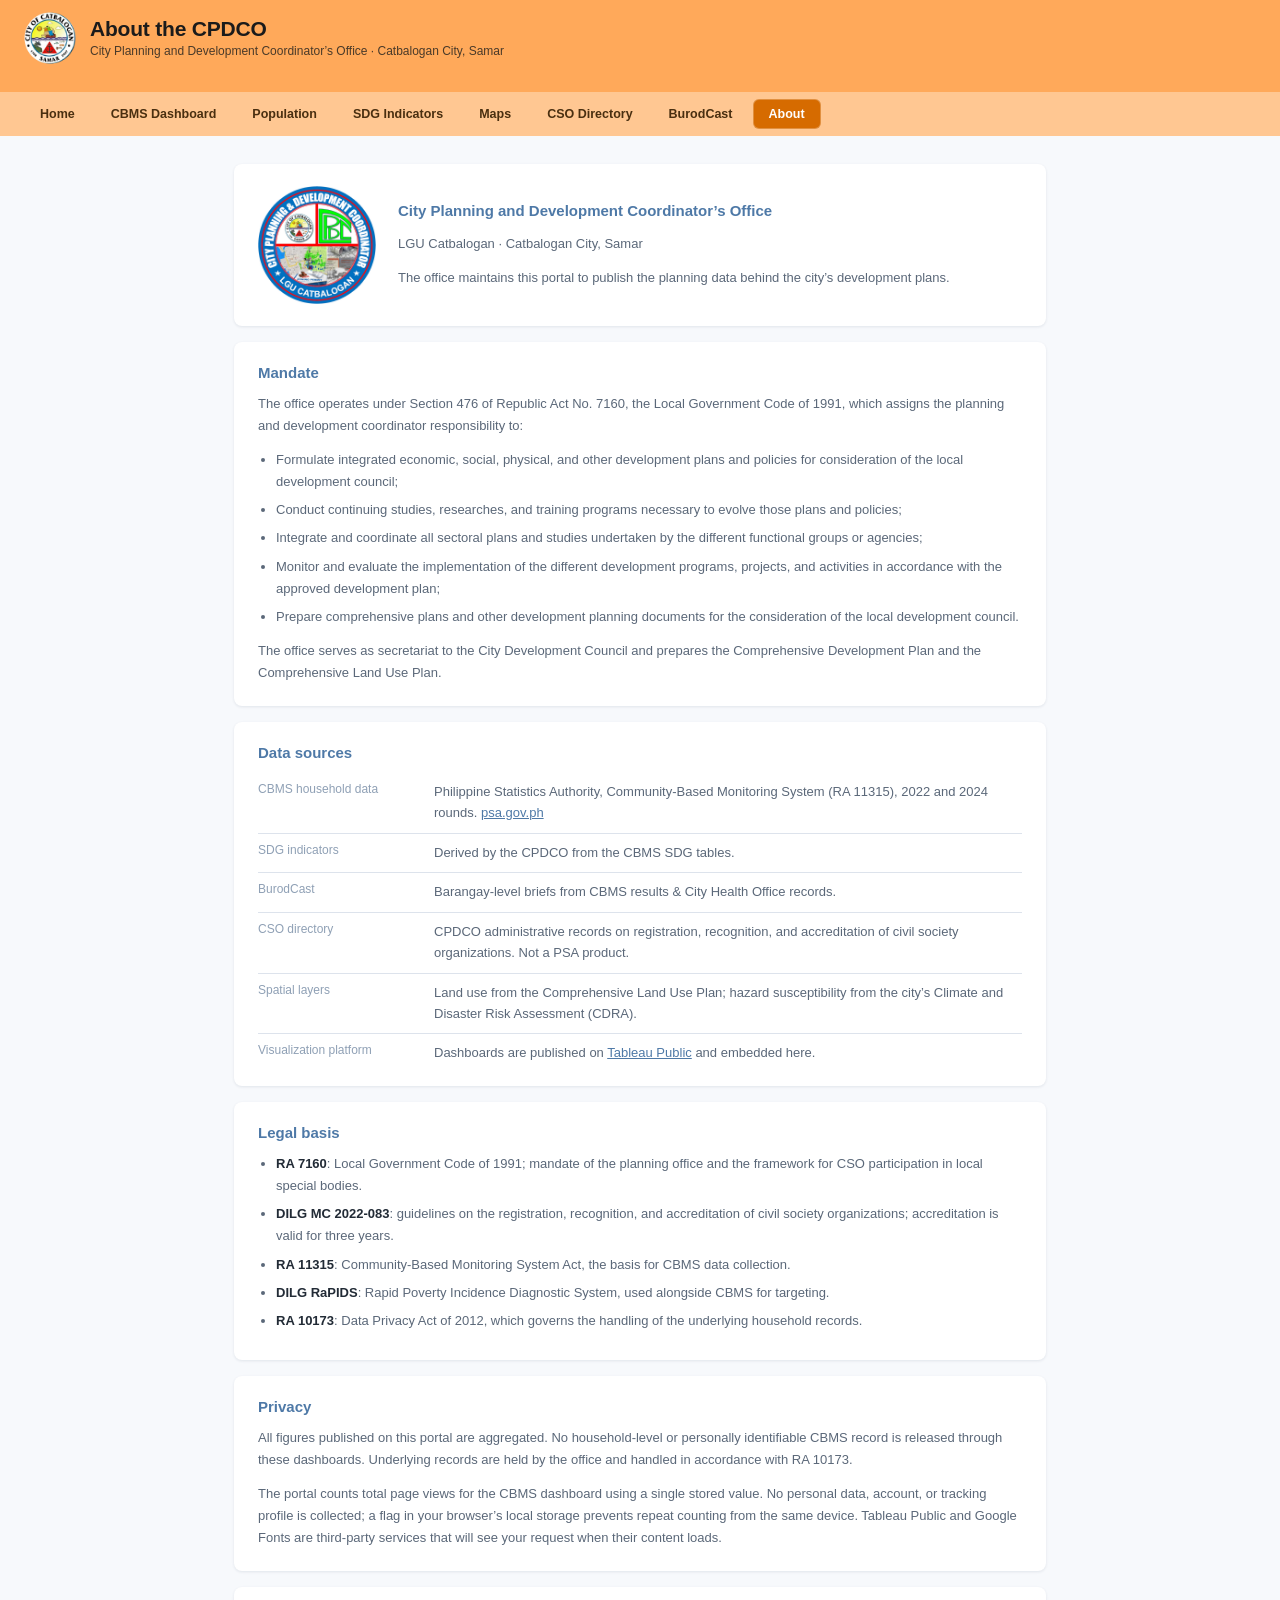
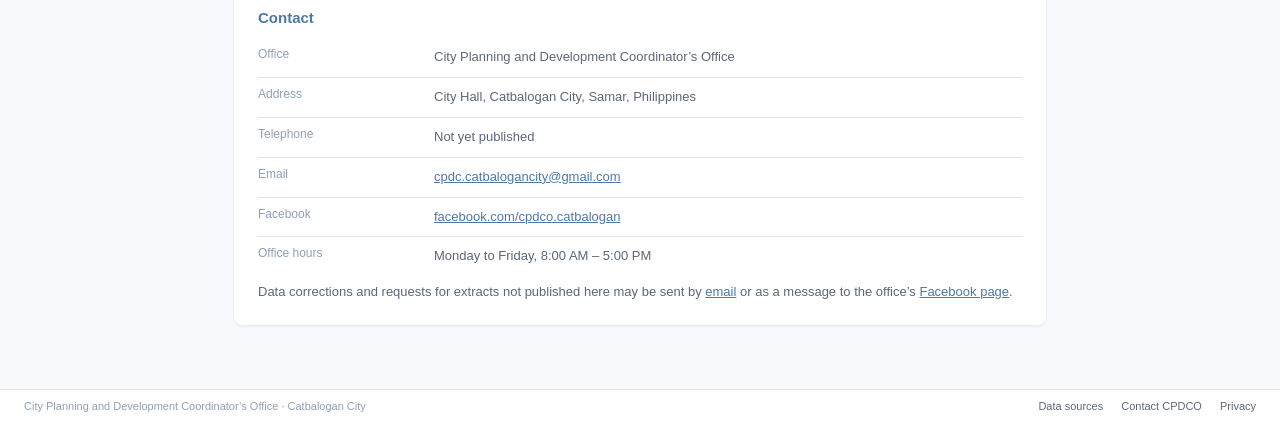
==== commit 7ec1ff51: "Reorder navigation links for consistency across pages" ====
--- a/about.html
+++ b/about.html
@@ -21,8 +21,8 @@
     </a>
     <nav class="head-nav">
       <a href="index.html"     class="nav-pill">Home</a>
+      <a href="dashboard.html" class="nav-pill">CBMS Dashboard</a>
       <a href="population.html" class="nav-pill">Population</a>
-      <a href="dashboard.html" class="nav-pill">CBMS Dashboard</a>
       <a href="sdg.html"       class="nav-pill">SDG Indicators</a>
       <a href="maps.html"      class="nav-pill">Maps</a>
       <a href="cso.html"       class="nav-pill">CSO Directory</a>
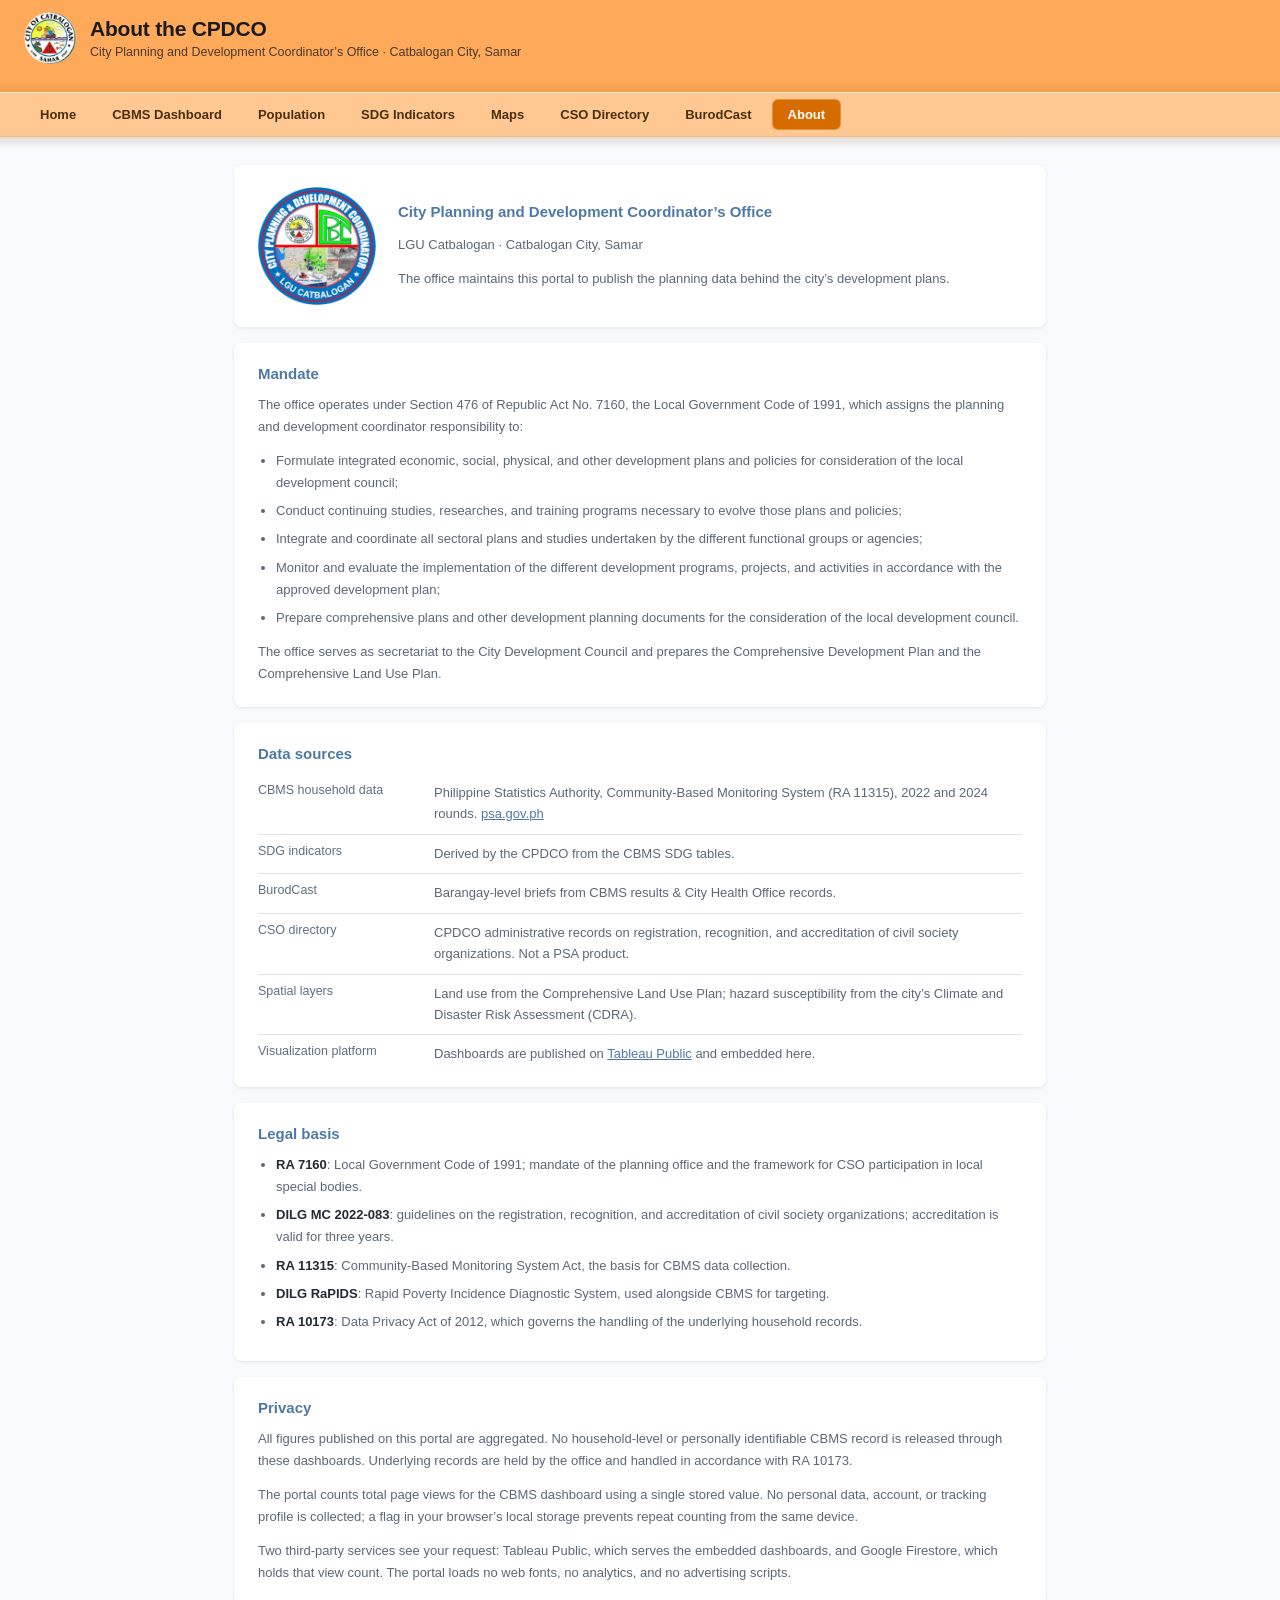
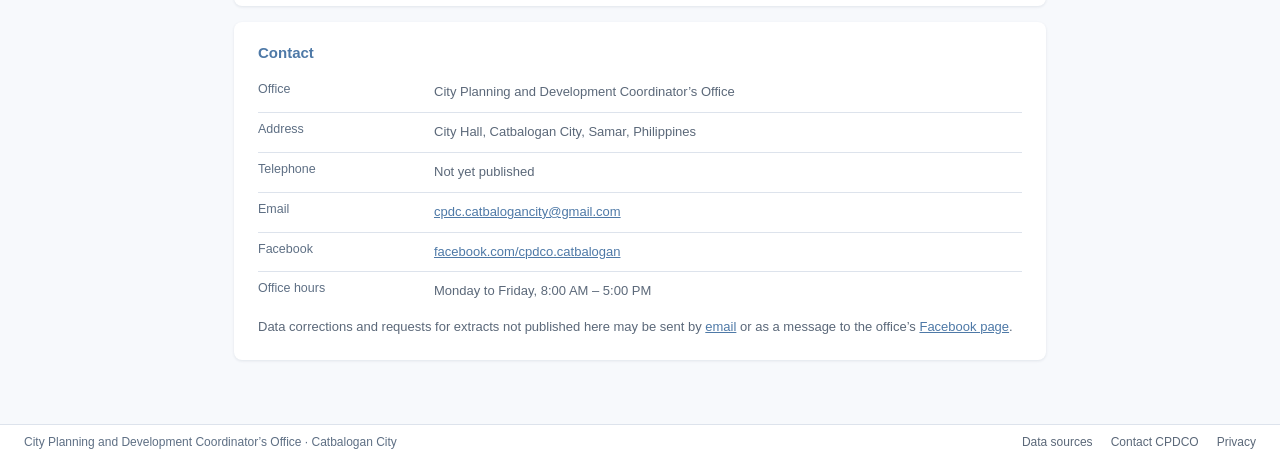
==== commit 790c6f4b: "Rework the landing page as a dataset index, not a card grid Six identical cards with coloured side s" ====
--- a/about.html
+++ b/about.html
@@ -129,8 +129,12 @@
       <p>
         The portal counts total page views for the CBMS dashboard using a single stored value.
         No personal data, account, or tracking profile is collected; a flag in your browser&rsquo;s
-        local storage prevents repeat counting from the same device. Tableau Public and Google
-        Fonts are third-party services that will see your request when their content loads.
+        local storage prevents repeat counting from the same device.
+      </p>
+      <p>
+        Two third-party services see your request: Tableau Public, which serves the embedded
+        dashboards, and Google Firestore, which holds that view count. The portal loads no web
+        fonts, no analytics, and no advertising scripts.
       </p>
     </section>
 
--- a/assets/css/style.css
+++ b/assets/css/style.css
@@ -17,7 +17,7 @@
   --nav-hover:      #e07f1f;   /* hover fill */
   --nav-active:     #d66b00;   /* current page fill */
 
-  /* Tableau 10 accents — same series colors the dashboards use */
+  /* Tableau 10 accents, same series colors the dashboards use */
   --tab-blue:       #4e79a7;
   --tab-orange:     #f28e2b;
   --tab-red:        #e15759;
@@ -37,7 +37,7 @@
   /* Text */
   --text:           #222b36;
   --text-muted:     #5b6879;
-  --text-dim:       #8fa0b5;
+  --text-dim:       #5e6f84;
 
   /* Status */
   --stat-good:      #59a14f;
@@ -73,7 +73,7 @@
 }
 
 /* Embed pages lock the viewport so the iframe owns exactly the remaining
-   height. Tableau scrolls inside the frame at every screen size — letting the
+   height. Tableau scrolls inside the frame at every screen size. Letting the
    page grow instead leaves dead space under short phone layouts. */
 .page-shell.embed {
   height: 100vh;
@@ -83,11 +83,13 @@
 }
 
 /* --------------------------------------------------------------------------
-   Header band — mirrors the dashboard header
+   Header band, mirrors the dashboard header
    -------------------------------------------------------------------------- */
 
 .site-head {
   background: var(--head-orange);
+  position: relative;
+  z-index: 2;
   display: flex;
   flex-wrap: wrap;
   align-items: center;
@@ -113,20 +115,21 @@
   letter-spacing: -.2px;
 }
 .head-sub {
-  font-size: 12px;
+  font-size: 12.5px;
   color: #4a3a29;
   margin: 3px 0 0;
   line-height: 1.3;
 }
 
 /* --------------------------------------------------------------------------
-   Navigation — right side of the header band
+   Navigation, right side of the header band
    -------------------------------------------------------------------------- */
 
 /* Its own lighter band, full-bleed across the foot of the header, so the
    navigation reads as a distinct strip rather than floating on the brand
    colour. Always a full row, so it lays out identically on every page. */
 .head-nav {
+  position: relative;
   display: flex;
   align-items: center;
   gap: 4px;
@@ -135,9 +138,32 @@
   margin: 12px -24px 0;
   padding: 7px 24px;
   background: rgba(255, 255, 255, .34);
+  box-shadow:
+    inset 0  1px 0 rgba(255, 255, 255, .55),
+    inset 0 -1px 0 rgba(150, 75, 0, .10);
+}
+
+/* Soft shading falling away from the band on both sides, so the navigation
+   sits on its own plane rather than butting flat against its neighbours. */
+.head-nav::before,
+.head-nav::after {
+  content: "";
+  position: absolute;
+  left: 0;
+  right: 0;
+  height: 12px;
+  pointer-events: none;
+}
+.head-nav::before {
+  top: -12px;
+  background: linear-gradient(to bottom, rgba(150, 75, 0, 0), rgba(150, 75, 0, .12));
+}
+.head-nav::after {
+  bottom: -12px;
+  background: linear-gradient(to bottom, rgba(120, 60, 0, .15), rgba(120, 60, 0, 0));
 }
 .nav-pill {
-  font-size: 12.5px;
+  font-size: 13px;
   font-weight: 600;
   color: var(--nav-text);
   background: transparent;
@@ -159,67 +185,107 @@
   color: #fff;
 }
 
-/* --------------------------------------------------------------------------
-   Hero — landing page only
+/* Phone menu button. Hidden on desktop, where the full row is shown. */
+.nav-toggle {
+  display: none;
+  font: inherit;
+  font-size: 13px;
+  font-weight: 600;
+  align-items: center;
+  gap: 8px;
+  margin-left: auto;
+  padding: 8px 14px;
+  color: var(--nav-text);
+  background: rgba(255, 255, 255, .45);
+  border: 1px solid rgba(150, 75, 0, .25);
+  border-radius: 4px;
+  cursor: pointer;
+}
+.nav-toggle:hover { background: rgba(255, 255, 255, .7); }
+.nav-toggle-bars { display: inline-block; width: 14px; height: 10px; position: relative; }
+.nav-toggle-bars::before,
+.nav-toggle-bars::after,
+.nav-toggle-bars span {
+  content: "";
+  position: absolute;
+  left: 0;
+  right: 0;
+  height: 2px;
+  background: currentColor;
+}
+.nav-toggle-bars::before { top: 0; }
+.nav-toggle-bars span    { top: 4px; }
+.nav-toggle-bars::after  { top: 8px; }
+.nav-toggle[aria-expanded="true"] .nav-toggle-bars span { opacity: 0; }
+.nav-toggle[aria-expanded="true"] .nav-toggle-bars::before { top: 4px; transform: rotate(45deg); }
+.nav-toggle[aria-expanded="true"] .nav-toggle-bars::after  { top: 4px; transform: rotate(-45deg); }
+
+/* --------------------------------------------------------------------------
+   Hero: short, so the index below is reachable without scrolling far.
+   Text is dark on the orange rather than white, which was close to
+   unreadable against this value.
    -------------------------------------------------------------------------- */
 
 .hero {
   position: relative;
   overflow: hidden;
-  background: linear-gradient(115deg, #ffb87d 0%, #ff9f47 52%, #f2822a 100%);
-  padding: 60px 24px 66px;
+  background: linear-gradient(115deg, #ffb87d 0%, #ff9f47 60%, #f79a45 100%);
+  padding: 34px 24px 36px;
+  border-bottom: 1px solid rgba(150, 75, 0, .22);
   flex-shrink: 0;
 }
 .hero-mark {
   position: absolute;
-  right: -70px;
+  right: -56px;
   top: 50%;
   transform: translateY(-50%);
-  width: 460px;
-  max-width: 46%;
-  opacity: .17;
+  width: 330px;
+  max-width: 34%;
+  opacity: .16;
   pointer-events: none;
   user-select: none;
 }
-.hero-inner { position: relative; max-width: 1400px; margin: 0 auto; }
+.hero-inner { position: relative; max-width: 1180px; margin: 0 auto; }
 .hero-title {
-  font-size: 38px;
+  font-size: 32px;
   font-weight: 700;
-  color: #fff;
-  line-height: 1.15;
-  letter-spacing: -.5px;
-  margin: 0 0 16px;
-  max-width: 15ch;
+  color: #2d1a06;
+  line-height: 1.2;
+  letter-spacing: -.3px;
+  margin: 0 0 10px;
+  max-width: 26ch;
 }
 .hero-desc {
   font-size: 15px;
-  line-height: 1.7;
-  color: rgba(255, 255, 255, .94);
-  max-width: 620px;
-  margin: 0 0 28px;
-}
-.hero-actions { display: flex; flex-wrap: wrap; gap: 12px; }
+  line-height: 1.6;
+  color: #4b3211;
+  max-width: 62ch;
+  margin: 0 0 20px;
+}
+.hero-actions { display: flex; flex-wrap: wrap; align-items: center; gap: 18px; }
 .btn {
   font-size: 14px;
   font-weight: 600;
-  padding: 12px 26px;
-  border-radius: 6px;
+  padding: 11px 22px;
+  border-radius: 4px;
   text-decoration: none;
   white-space: nowrap;
   transition: background .12s, color .12s;
 }
 .btn-primary {
-  background: #fff;
-  color: #b3560a;
-  border: 1px solid #fff;
-}
-.btn-primary:hover { background: #fff4e8; }
-.btn-ghost {
-  background: transparent;
+  background: #9c4f00;
   color: #fff;
-  border: 1px solid rgba(255, 255, 255, .75);
-}
-.btn-ghost:hover { background: rgba(255, 255, 255, .18); }
+  border: 1px solid #9c4f00;
+}
+.btn-primary:hover { background: #7d3f00; border-color: #7d3f00; }
+.hero-secondary {
+  font-size: 14px;
+  font-weight: 600;
+  color: #5a3a10;
+  text-decoration: underline;
+  text-underline-offset: 3px;
+}
+.hero-secondary:hover { color: #2d1a06; }
 
 /* --------------------------------------------------------------------------
    Panel + section headings
@@ -231,13 +297,13 @@
   flex: 1;
 }
 .section-title {
-  font-size: 18px;
+  font-size: 19px;
   font-weight: 700;
-  color: var(--tab-orange);
+  color: #9c4f00;
   margin: 0 0 4px;
 }
 .section-sub {
-  font-size: 12px;
+  font-size: 13px;
   color: var(--text-muted);
   margin: 0 0 18px;
   max-width: 640px;
@@ -245,41 +311,64 @@
 }
 
 /* --------------------------------------------------------------------------
-   Module cards — white, rounded, soft shadow, colored left rule
-   -------------------------------------------------------------------------- */
-
-.module-grid {
+   Dataset index: an atlas contents page, not a grid of cards. Rules and
+   grouping carry the structure, so nothing needs a coloured stripe.
+   -------------------------------------------------------------------------- */
+
+.atlas-group { margin-top: 30px; }
+.atlas-group:first-of-type { margin-top: 6px; }
+.atlas-group-title {
+  font-size: 13px;
+  font-weight: 700;
+  letter-spacing: .07em;
+  text-transform: uppercase;
+  color: #9c4f00;
+  margin: 0 0 3px;
+}
+.atlas-group-note {
+  font-size: 13px;
+  color: var(--text-muted);
+  margin: 0 0 6px;
+  max-width: 70ch;
+  line-height: 1.55;
+}
+.atlas-list {
   display: grid;
-  grid-template-columns: repeat(3, 1fr);
-  gap: 16px;
-}
-.module-card {
-  background: var(--surface);
-  border-radius: var(--radius);
-  border-left: 5px solid var(--border);
-  box-shadow: var(--shadow);
-  padding: 18px 20px;
+  grid-template-columns: repeat(2, minmax(0, 1fr));
+  gap: 0 40px;
+  border-top: 2px solid var(--tab-blue);
+}
+.atlas-item {
+  display: block;
+  padding: 13px 4px 14px;
+  border-bottom: 1px solid var(--border);
   text-decoration: none;
-  color: var(--text);
-  display: flex;
-  flex-direction: column;
-  gap: 6px;
-  transition: box-shadow .12s, transform .12s;
-}
-.module-card:hover {
-  box-shadow: 0 3px 10px rgba(30, 50, 80, .16);
-  transform: translateY(-1px);
-}
-.module-title  { font-size: 15px; font-weight: 600; color: var(--tab-blue); }
-.module-desc   { font-size: 12px; color: var(--text-muted); line-height: 1.55; flex: 1; }
-.module-footer { display: flex; align-items: center; justify-content: space-between;
-                 gap: 12px; margin-top: 10px; }
-.module-tag    { font-size: 10px; background: var(--bg); border: 1px solid var(--border);
-                 border-radius: 4px; padding: 3px 8px; color: var(--text-dim); }
-.module-open   { font-size: 12px; font-weight: 600; color: var(--tab-orange); white-space: nowrap; }
-
-/* --------------------------------------------------------------------------
-   View switcher — picks a view within one workbook
+  color: inherit;
+}
+.atlas-item:hover { background: #fff6ec; }
+.atlas-name {
+  display: block;
+  font-size: 15px;
+  font-weight: 600;
+  color: var(--tab-blue);
+}
+.atlas-item:hover .atlas-name { color: #9c4f00; text-decoration: underline; }
+.atlas-desc {
+  display: block;
+  font-size: 13px;
+  line-height: 1.55;
+  color: var(--text-muted);
+  margin-top: 3px;
+}
+.atlas-src {
+  display: block;
+  font-size: 12px;
+  color: var(--text-dim);
+  margin-top: 5px;
+}
+
+/* --------------------------------------------------------------------------
+   View switcher, picks a view within one workbook
    -------------------------------------------------------------------------- */
 
 .view-switch {
@@ -309,7 +398,7 @@
   color: #fff;
 }
 .view-note {
-  font-size: 11px;
+  font-size: 12px;
   color: var(--text-dim);
   margin-left: 8px;
   line-height: 1.4;
@@ -333,7 +422,7 @@
   margin: 0 0 3px;
   line-height: 1.3;
 }
-.office-line { font-size: 12px; color: var(--text-dim); margin: 0 0 10px; }
+.office-line { font-size: 12.5px; color: var(--text-dim); margin: 0 0 10px; }
 .office-lede { font-size: 13px; color: var(--text-muted); line-height: 1.6; margin: 0; }
 
 /* --------------------------------------------------------------------------
@@ -344,8 +433,8 @@
   background: #fff4e3;
   border-bottom: 1px solid var(--tab-orange-pale);
   padding: 8px 24px;
-  font-size: 11.5px;
-  color: #7a4f00;
+  font-size: 12.5px;
+  color: #6b4500;
   flex-shrink: 0;
 }
 
@@ -353,7 +442,80 @@
    Viz container
    -------------------------------------------------------------------------- */
 
-#vizContainer { flex: 1; min-height: 0; background: var(--panel); }
+#vizContainer {
+  position: relative;
+  flex: 1;
+  min-height: 0;
+  background: var(--panel);
+  overflow-x: auto;
+  overflow-y: hidden;
+  -webkit-overflow-scrolling: touch;
+}
+/* Below --viz-min-width the viz keeps its full width and the container
+   scrolls, rather than Tableau clipping the layout. */
+.viz-frame {
+  width: 100%;
+  height: 100%;
+  min-width: var(--viz-min-width, 0);
+  max-width: 1400px;
+  margin: 0 auto;
+  border: none;
+  display: block;
+}
+#vizContainer.viz-phone { overflow-x: hidden; }
+#vizContainer.viz-phone .viz-frame { min-width: 0; }
+
+/* Pan controls, shown only when the viz overflows its container */
+/* An author `display` beats the UA's [hidden] rule, so restate it. */
+.pan-bar[hidden] { display: none; }
+.pan-bar {
+  display: flex;
+  align-items: center;
+  gap: 10px;
+  padding: 5px 16px;
+  background: var(--surface);
+  border-bottom: 1px solid var(--border);
+  flex-shrink: 0;
+}
+.pan-btn {
+  font: inherit;
+  font-size: 14px;
+  line-height: 1;
+  color: var(--tab-blue);
+  background: var(--bg);
+  border: 1px solid var(--border);
+  border-radius: 4px;
+  padding: 5px 12px;
+  cursor: pointer;
+}
+.pan-btn:hover:not(:disabled) { background: var(--tab-blue); border-color: var(--tab-blue); color: #fff; }
+.pan-btn:disabled { opacity: .35; cursor: default; }
+/* Shown when the Tableau frame has not loaded, so the page is never a
+   blank panel with no way forward. */
+.viz-fallback {
+  position: absolute;
+  inset: 0;
+  display: flex;
+  flex-direction: column;
+  align-items: center;
+  justify-content: center;
+  gap: 10px;
+  padding: 24px;
+  text-align: center;
+  background: var(--panel);
+}
+.viz-fallback[hidden] { display: none; }
+.viz-fallback-title { font-size: 15px; font-weight: 600; color: var(--text); }
+.viz-fallback-text  { font-size: 13px; color: var(--text-muted); max-width: 52ch; line-height: 1.6; margin: 0; }
+.viz-fallback-link  { font-size: 14px; font-weight: 600; color: #9c4f00; }
+
+.pan-hint {
+  font-size: 12px;
+  color: var(--text-dim);
+  flex: 1;
+  min-width: 0;
+  text-align: center;
+}
 
 /* --------------------------------------------------------------------------
    Content pages
@@ -374,7 +536,7 @@
   color: var(--tab-blue);
   margin: 0 0 12px;
 }
-.content h1 { font-size: 20px; font-weight: 700; color: var(--tab-orange); margin: 0 0 6px; }
+.content h1 { font-size: 20px; font-weight: 700; color: #9c4f00; margin: 0 0 6px; }
 .content .lede { font-size: 13px; color: var(--text-muted); line-height: 1.6; margin: 0 0 20px; max-width: 640px; }
 .content p, .content li { font-size: 13px; line-height: 1.7; color: var(--text-muted); }
 .content p { margin: 0 0 12px; }
@@ -394,7 +556,7 @@
   font-size: 13px;
 }
 .data-row:last-child { border-bottom: none; padding-bottom: 0; }
-.data-row dt { flex: 0 0 160px; color: var(--text-dim); font-size: 12px; }
+.data-row dt { flex: 0 0 160px; color: var(--text-dim); font-size: 12.5px; }
 .data-row dd { margin: 0; color: var(--text-muted); line-height: 1.6; }
 
 .layer-item {
@@ -432,35 +594,45 @@
   gap: 16px;
   flex-shrink: 0;
 }
-.footer-views { font-size: 11px; color: var(--text-dim); }
+.footer-views { font-size: 12px; color: var(--text-dim); }
 .footer-links { display: flex; gap: 18px; }
-.footer-links a { font-size: 11px; color: var(--text-muted); text-decoration: none; }
+.footer-links a { font-size: 12px; color: var(--text-muted); text-decoration: none; }
 .footer-links a:hover { color: var(--tab-orange); }
 
 /* --------------------------------------------------------------------------
    Responsive
    -------------------------------------------------------------------------- */
 
-@media (max-width: 980px) {
-  .module-grid { grid-template-columns: repeat(2, 1fr); }
+@media (max-width: 900px) {
+  .atlas-list { grid-template-columns: minmax(0, 1fr); }
+}
+
+/* Phones: the eight links filled several rows before any content, so they
+   collapse behind a labelled menu button with an explicit open state. */
+@media (max-width: 760px) {
+  .nav-toggle { display: inline-flex; }
+  .site-head { padding-bottom: 10px; }
+  .head-nav { display: none; }
+  .head-nav.is-open { display: flex; margin-bottom: -10px; }
+  .head-nav .nav-pill { flex: 1 1 auto; text-align: center; }
 }
 
 @media (max-width: 640px) {
   .site-head    { padding: 10px 16px 0; gap: 12px; }
   .head-nav     { width: calc(100% + 32px); margin: 10px -16px 0; padding: 6px 16px; }
 
-  .hero         { padding: 40px 16px 44px; }
-  .hero-title   { font-size: 28px; max-width: none; }
-  .hero-desc    { font-size: 14px; margin-bottom: 22px; }
-  .hero-mark    { width: 280px; right: -90px; opacity: .13; }
-  .btn          { font-size: 13px; padding: 11px 20px; }
+  .hero         { padding: 26px 16px 28px; }
+  .hero-title   { font-size: 25px; max-width: none; }
+  .hero-desc    { font-size: 14.5px; margin-bottom: 18px; }
+  .hero-mark    { width: 230px; right: -80px; opacity: .12; }
+  .btn          { font-size: 14px; padding: 11px 20px; }
+  .atlas-list   { gap: 0; }
   .head-seal    { width: 42px; height: 42px; }
   .head-title   { font-size: 17px; }
   .head-sub     { font-size: 11px; }
   .nav-pill     { font-size: 12px; padding: 6px 11px; }
 
   .panel        { padding: 16px; }
-  .module-grid  { grid-template-columns: 1fr; }
 
   .view-switch  { flex-wrap: wrap; padding: 8px 16px; }
   .view-note    { margin-left: 0; flex-basis: 100%; }
@@ -470,6 +642,8 @@
   .content      { padding: 20px 16px 40px; }
   .card         { padding: 18px 16px; }
   .source-banner{ padding: 8px 16px; }
+  .pan-hint     { display: none; }
+  .pan-bar      { justify-content: space-between; }
 
   .site-footer  { flex-direction: column; align-items: flex-start; gap: 8px; }
   .footer-links { flex-wrap: wrap; gap: 14px; }
